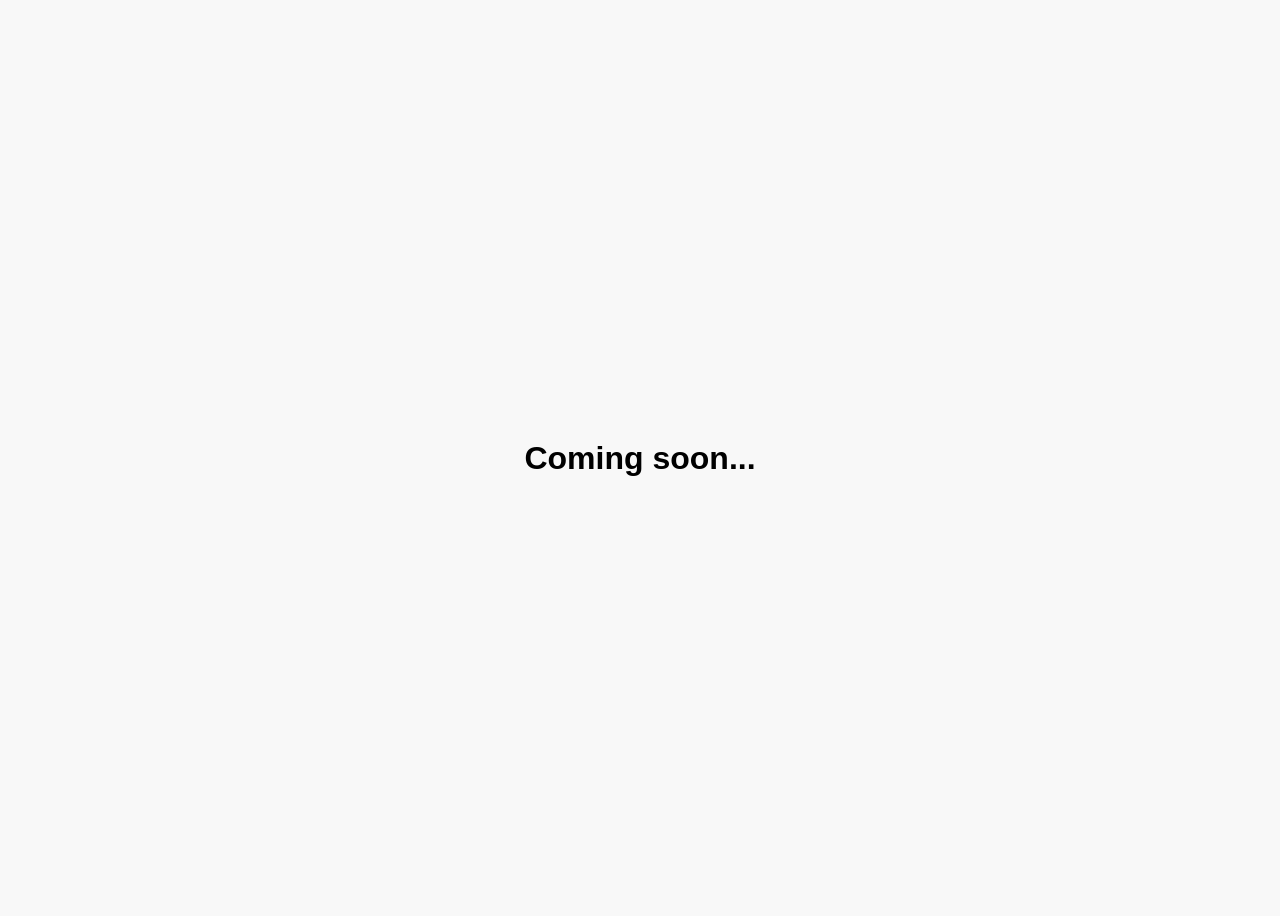
==== index.html @ fc40ddd4 "Add index.html" ====
<!DOCTYPE html>
<html lang="en">
  <head>
    <meta charset="UTF-8" />
    <meta name="viewport" content="width=device-width, initial-scale=1.0" />
    <title>Coming Soon</title>
    <style>
      body {
        display: flex;
        align-items: center;
        justify-content: center;
        height: 100vh;
        font-family: sans-serif;
        background-color: #f8f8f8;
      }
    </style>
  </head>
  <body>
    <h1>Coming soon...</h1>
  </body>
</html>
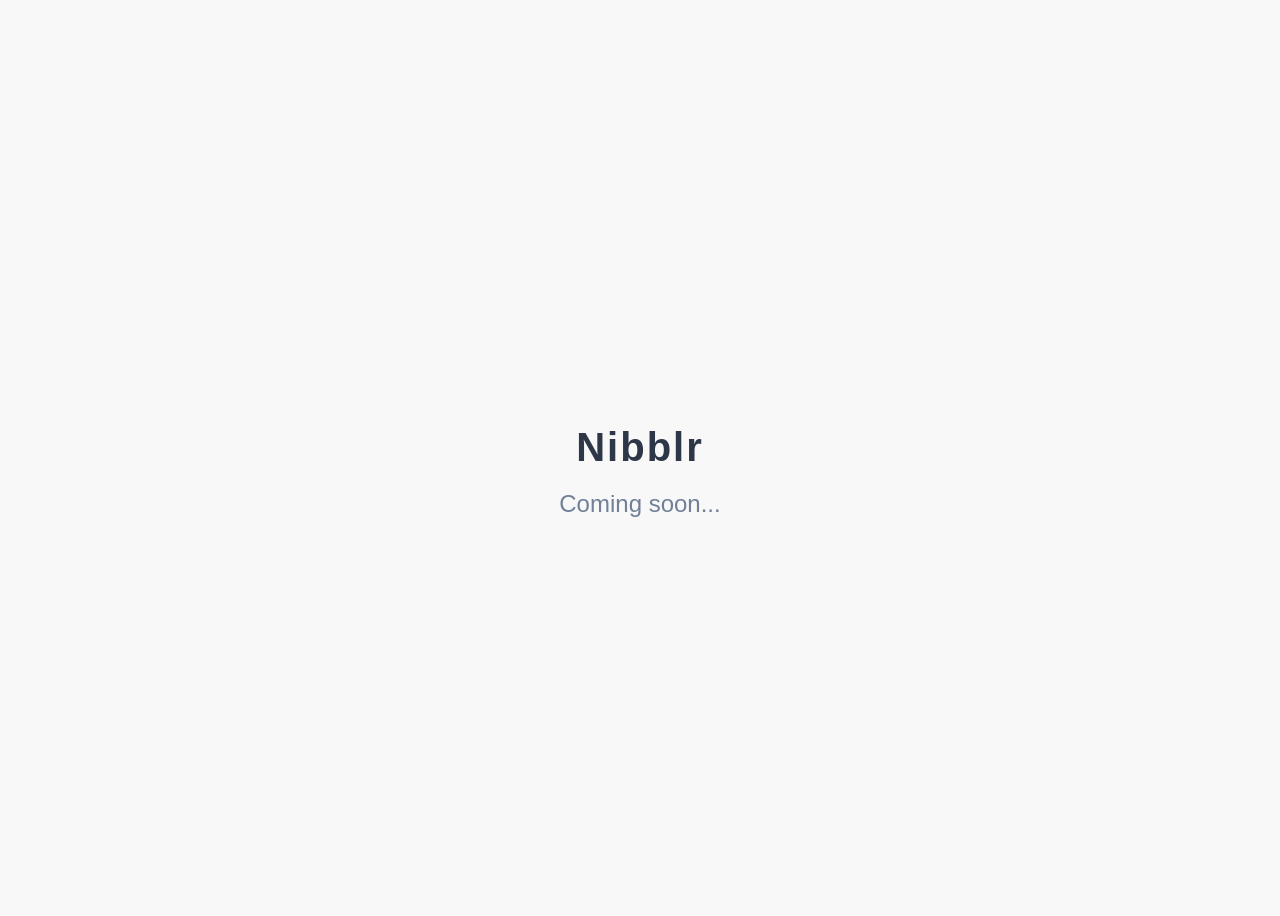
==== commit 6d514540: "Update index.html" ====
--- a/index.html
+++ b/index.html
@@ -3,7 +3,7 @@
   <head>
     <meta charset="UTF-8" />
     <meta name="viewport" content="width=device-width, initial-scale=1.0" />
-    <title>Coming Soon</title>
+    <title>Nibblr</title>
     <style>
       body {
         display: flex;
@@ -16,6 +16,9 @@
     </style>
   </head>
   <body>
-    <h1>Coming soon...</h1>
+    <div style="text-align: center;">
+      <h1 style="font-size: 2.5rem; margin-bottom: 0.5em; color: #2d3748; letter-spacing: 2px;">Nibblr</h1>
+      <h2 style="font-size: 1.5rem; color: #718096; font-weight: 400; margin: 0;">Coming soon...</h2>
+    </div>
   </body>
 </html>
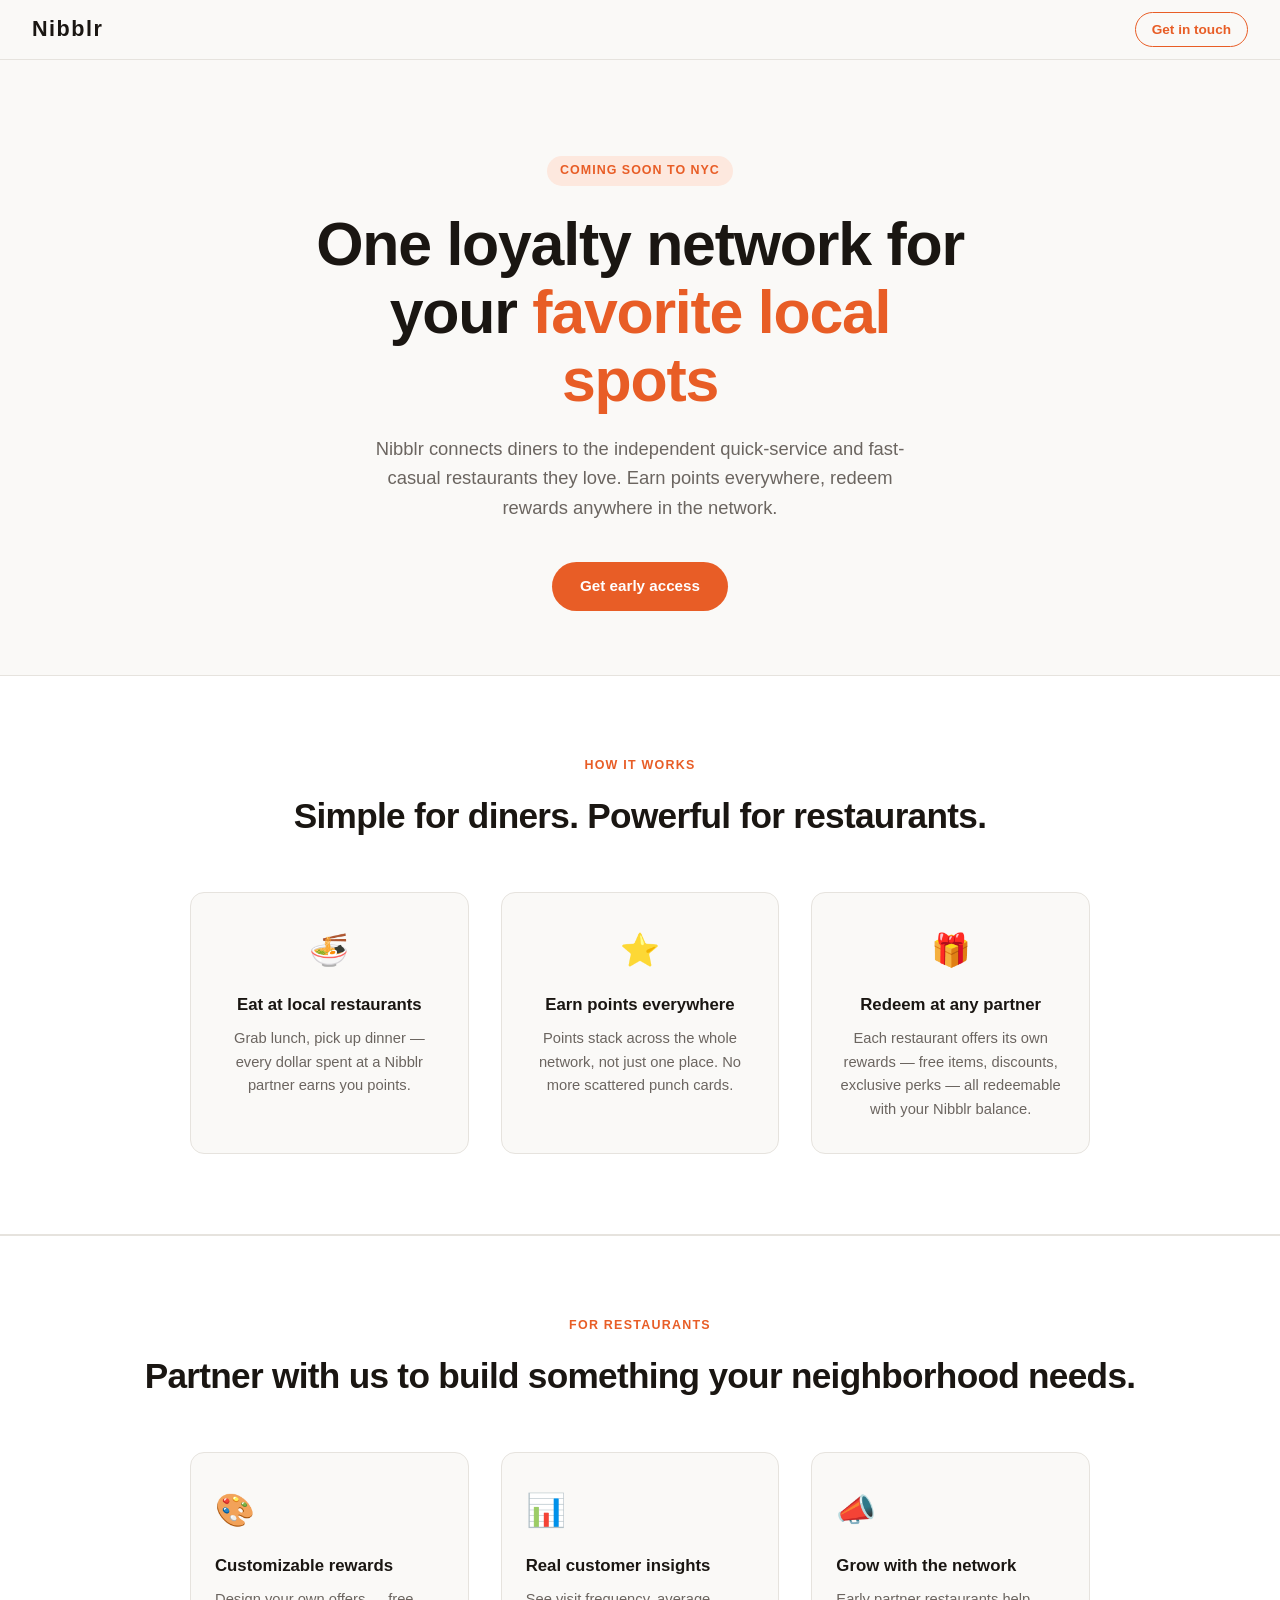
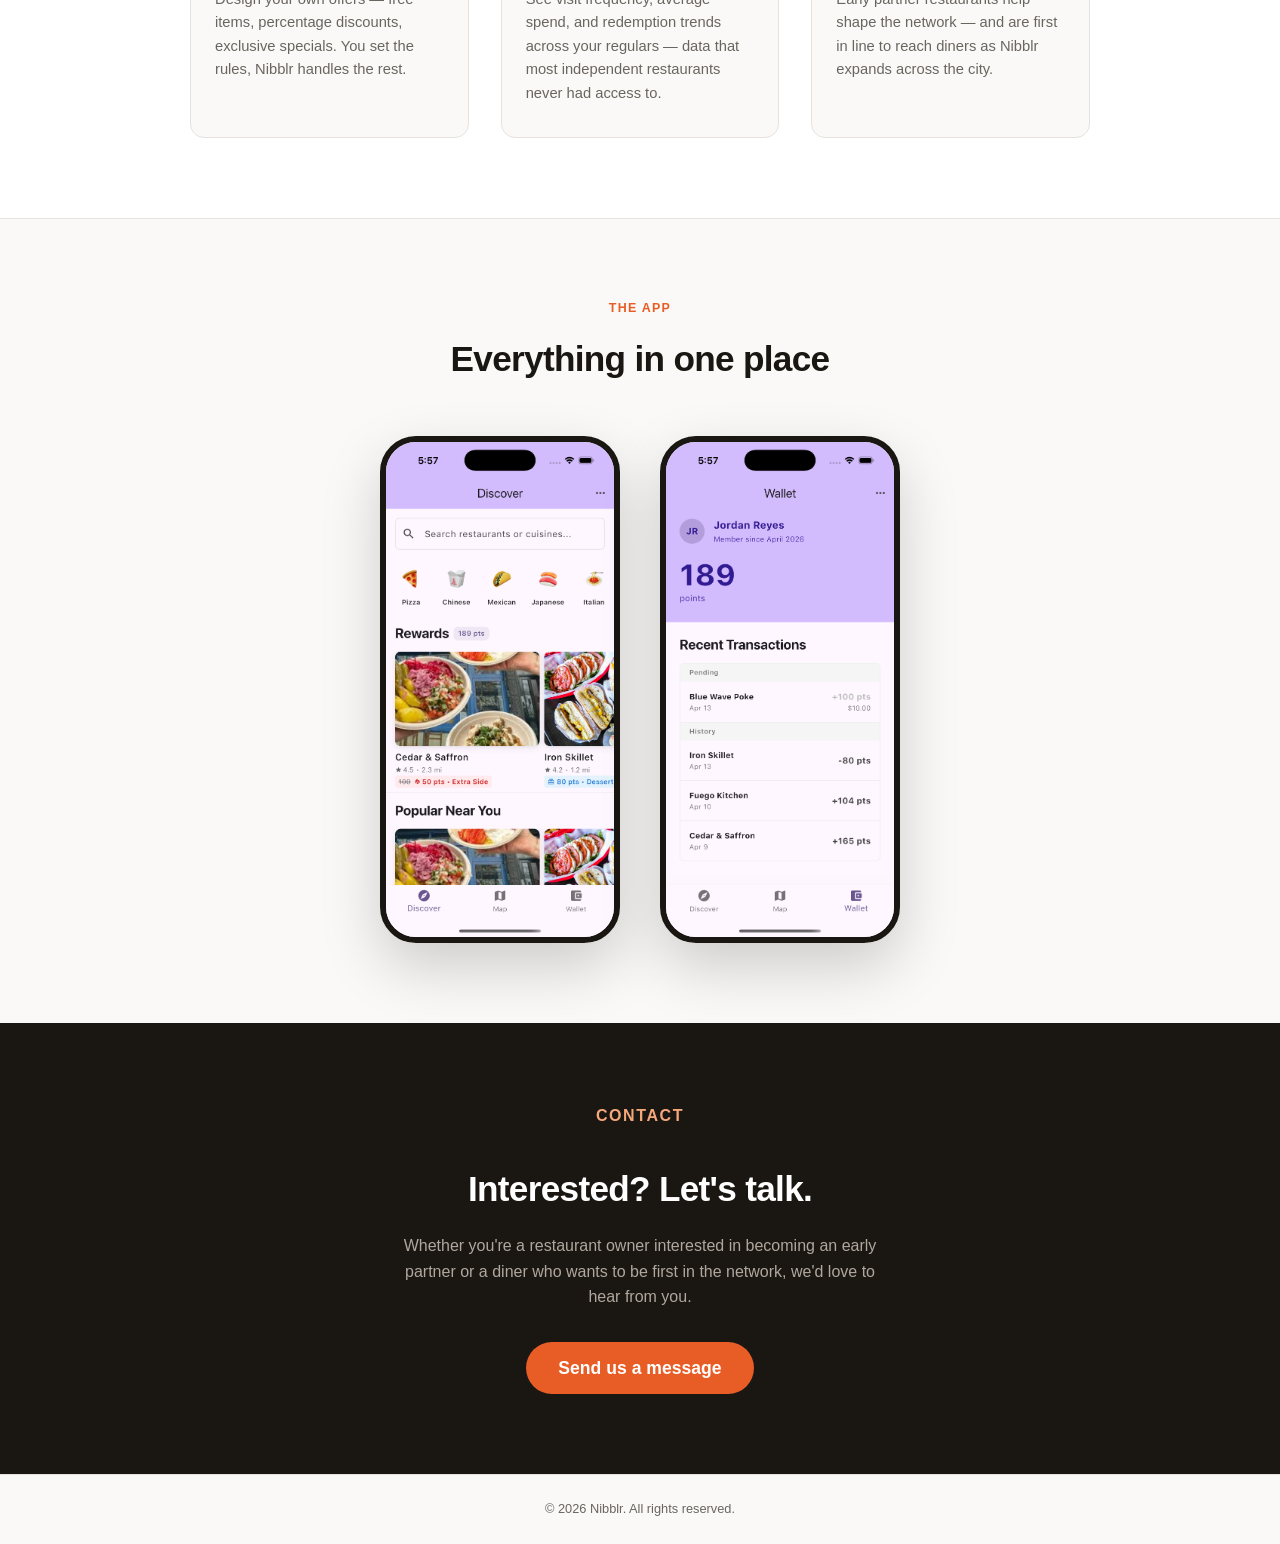
==== commit 867af187: "feat: update nibblr website" ====
--- a/index.html
+++ b/index.html
@@ -3,22 +3,409 @@
   <head>
     <meta charset="UTF-8" />
     <meta name="viewport" content="width=device-width, initial-scale=1.0" />
-    <title>Nibblr</title>
+    <title>Nibblr — Loyalty for Local Restaurants</title>
+    <link rel="icon" type="image/svg+xml" href="data:image/svg+xml,<svg xmlns='http://www.w3.org/2000/svg' viewBox='0 0 32 32'><rect width='32' height='32' rx='8' fill='%23e85d26'/><text x='50%25' y='50%25' dominant-baseline='central' text-anchor='middle' font-family='-apple-system,BlinkMacSystemFont,sans-serif' font-weight='800' font-size='20' fill='white'>N</text></svg>" />
     <style>
+      *, *::before, *::after { box-sizing: border-box; margin: 0; padding: 0; }
+
+      :root {
+        --brand:    #e85d26;
+        --brand-dk: #c44d1c;
+        --bg:       #faf9f7;
+        --text:     #1a1612;
+        --muted:    #6b6560;
+        --border:   #e6e3de;
+        --radius:   14px;
+      }
+
+      html { scroll-behavior: smooth; }
+
       body {
+        font-family: -apple-system, BlinkMacSystemFont, "Segoe UI", Helvetica, Arial, sans-serif;
+        background: var(--bg);
+        color: var(--text);
+        line-height: 1.6;
+      }
+
+      /* ── Nav ─────────────────────────────────────────── */
+      nav {
+        position: sticky;
+        top: 0;
+        z-index: 100;
+        display: flex;
+        align-items: center;
+        justify-content: space-between;
+        padding: 0 2rem;
+        height: 60px;
+        background: rgba(250, 249, 247, 0.92);
+        backdrop-filter: blur(10px);
+        border-bottom: 1px solid var(--border);
+      }
+
+      .nav-logo {
+        font-size: 1.35rem;
+        font-weight: 700;
+        letter-spacing: 1.5px;
+        color: var(--text);
+        text-decoration: none;
+      }
+
+      .nav-cta {
+        font-size: 0.85rem;
+        font-weight: 600;
+        color: var(--brand);
+        text-decoration: none;
+        border: 1.5px solid var(--brand);
+        padding: 0.35rem 1rem;
+        border-radius: 100px;
+        transition: background 0.15s, color 0.15s;
+      }
+      .nav-cta:hover { background: var(--brand); color: #fff; }
+
+      /* ── Hero ─────────────────────────────────────────── */
+      .hero {
+        max-width: 720px;
+        margin: 0 auto;
+        padding: 6rem 2rem 4rem;
+        text-align: center;
+      }
+
+      .hero-badge {
+        display: inline-block;
+        font-size: 0.78rem;
+        font-weight: 600;
+        letter-spacing: 0.08em;
+        text-transform: uppercase;
+        color: var(--brand);
+        background: #fde8de;
+        padding: 0.3rem 0.85rem;
+        border-radius: 100px;
+        margin-bottom: 1.5rem;
+      }
+
+      .hero h1 {
+        font-size: clamp(2.4rem, 6vw, 3.8rem);
+        font-weight: 800;
+        line-height: 1.12;
+        letter-spacing: -0.02em;
+        margin-bottom: 1.25rem;
+        color: var(--text);
+      }
+
+      .hero h1 span { color: var(--brand); }
+
+      .hero p {
+        font-size: 1.15rem;
+        color: var(--muted);
+        max-width: 560px;
+        margin: 0 auto 2.5rem;
+      }
+
+      .hero-actions {
+        display: flex;
+        flex-wrap: wrap;
+        gap: 0.75rem;
+        justify-content: center;
+      }
+
+      .btn-primary {
+        display: inline-block;
+        background: var(--brand);
+        color: #fff;
+        font-size: 0.95rem;
+        font-weight: 600;
+        padding: 0.75rem 1.75rem;
+        border-radius: 100px;
+        text-decoration: none;
+        transition: background 0.15s, transform 0.1s;
+      }
+      .btn-primary:hover { background: var(--brand-dk); transform: translateY(-1px); }
+
+      /* ── How it works ─────────────────────────────────── */
+      .how {
+        background: #fff;
+        border-top: 1px solid var(--border);
+        border-bottom: 1px solid var(--border);
+        padding: 5rem 2rem;
+      }
+
+      .section-label {
+        text-align: center;
+        font-size: 0.78rem;
+        font-weight: 600;
+        letter-spacing: 0.1em;
+        text-transform: uppercase;
+        color: var(--brand);
+        margin-bottom: 0.75rem;
+      }
+
+      .section-title {
+        text-align: center;
+        font-size: clamp(1.6rem, 4vw, 2.2rem);
+        font-weight: 700;
+        letter-spacing: -0.02em;
+        margin-bottom: 3rem;
+      }
+
+      .steps {
+        display: grid;
+        grid-template-columns: repeat(auto-fit, minmax(220px, 1fr));
+        gap: 2rem;
+        max-width: 900px;
+        margin: 0 auto;
+      }
+
+      .step {
+        text-align: center;
+        padding: 2rem 1.5rem;
+        background: var(--bg);
+        border: 1px solid var(--border);
+        border-radius: var(--radius);
+      }
+
+      .step-icon {
+        font-size: 2rem;
+        margin-bottom: 1rem;
+      }
+
+      .step h3 {
+        font-size: 1.05rem;
+        font-weight: 700;
+        margin-bottom: 0.5rem;
+      }
+
+      .step p {
+        font-size: 0.92rem;
+        color: var(--muted);
+      }
+
+      /* ── For restaurants ────────────────────────────── */
+      .restaurants {
+        background: #fff;
+        border-top: 1px solid var(--border);
+        border-bottom: 1px solid var(--border);
+        padding: 5rem 2rem;
+      }
+
+      .perks {
+        display: grid;
+        grid-template-columns: repeat(auto-fit, minmax(220px, 1fr));
+        gap: 2rem;
+        max-width: 900px;
+        margin: 0 auto;
+      }
+
+      .perk {
+        padding: 2rem 1.5rem;
+        background: var(--bg);
+        border: 1px solid var(--border);
+        border-radius: var(--radius);
+      }
+
+      .perk-icon {
+        font-size: 2rem;
+        margin-bottom: 1rem;
+      }
+
+      .perk h3 {
+        font-size: 1.05rem;
+        font-weight: 700;
+        margin-bottom: 0.5rem;
+      }
+
+      .perk p {
+        font-size: 0.92rem;
+        color: var(--muted);
+      }
+
+      /* ── Screenshots ─────────────────────────────────── */
+      .screenshots {
+        padding: 5rem 2rem;
+        text-align: center;
+      }
+
+      .screenshot-grid {
+        display: flex;
+        flex-wrap: wrap;
+        justify-content: center;
+        gap: 2.5rem;
+        margin-top: 3rem;
+      }
+
+      .phone-frame {
+        width: 240px;
+        flex-shrink: 0;
+      }
+
+      .phone-frame img {
+        width: 100%;
+        border-radius: 36px;
+        border: 6px solid #1a1612;
+        box-shadow: 0 24px 60px rgba(0,0,0,0.18);
+        display: block;
+      }
+
+      .phone-placeholder {
+        width: 240px;
+        aspect-ratio: 9 / 19.5;
+        border-radius: 36px;
+        border: 2px dashed var(--border);
+        background: #f0ede8;
         display: flex;
         align-items: center;
         justify-content: center;
-        height: 100vh;
-        font-family: sans-serif;
-        background-color: #f8f8f8;
+        color: var(--muted);
+        font-size: 0.82rem;
+        text-align: center;
+        padding: 1rem;
+        line-height: 1.5;
+      }
+
+      /* ── Contact ─────────────────────────────────────── */
+      .contact {
+        background: var(--text);
+        color: #fff;
+        padding: 5rem 2rem;
+        text-align: center;
+      }
+
+      .contact .section-label { color: #f4a87a; }
+
+      .contact h2 {
+        font-size: clamp(1.6rem, 4vw, 2.2rem);
+        font-weight: 700;
+        letter-spacing: -0.02em;
+        margin-bottom: 1rem;
+      }
+
+      .contact p {
+        font-size: 1rem;
+        color: #b0a89e;
+        max-width: 480px;
+        margin: 0 auto 2rem;
+      }
+
+      .contact a.email-link {
+        display: inline-block;
+        font-size: 1.1rem;
+        font-weight: 600;
+        color: #fff;
+        background: var(--brand);
+        padding: 0.75rem 2rem;
+        border-radius: 100px;
+        text-decoration: none;
+        transition: background 0.15s, transform 0.1s;
+      }
+      .contact a.email-link:hover { background: var(--brand-dk); transform: translateY(-1px); }
+
+      /* ── Footer ──────────────────────────────────────── */
+      footer {
+        text-align: center;
+        padding: 1.5rem 2rem;
+        font-size: 0.8rem;
+        color: var(--muted);
+        border-top: 1px solid var(--border);
+      }
+
+      @media (max-width: 500px) {
+        .hero { padding: 4rem 1.25rem 3rem; }
+        .how, .screenshots, .contact { padding: 3.5rem 1.25rem; }
       }
     </style>
   </head>
   <body>
-    <div style="text-align: center;">
-      <h1 style="font-size: 2.5rem; margin-bottom: 0.5em; color: #2d3748; letter-spacing: 2px;">Nibblr</h1>
-      <h2 style="font-size: 1.5rem; color: #718096; font-weight: 400; margin: 0;">Coming soon...</h2>
-    </div>
+
+    <!-- Nav -->
+    <nav>
+      <a class="nav-logo" href="#">Nibblr</a>
+      <a class="nav-cta" href="#contact">Get in touch</a>
+    </nav>
+
+    <!-- Hero -->
+    <section class="hero">
+      <div class="hero-badge">Coming soon to NYC</div>
+      <h1>One loyalty network for your <span>favorite local spots</span></h1>
+      <p>
+        Nibblr connects diners to the independent quick-service and fast-casual
+        restaurants they love. Earn points everywhere, redeem rewards anywhere
+        in the network.
+      </p>
+      <div class="hero-actions">
+        <a href="#contact" class="btn-primary">Get early access</a>
+      </div>
+    </section>
+
+    <!-- How it works -->
+    <section class="how">
+      <p class="section-label">How it works</p>
+      <h2 class="section-title">Simple for diners. Powerful for restaurants.</h2>
+      <div class="steps">
+        <div class="step">
+          <div class="step-icon">🍜</div>
+          <h3>Eat at local restaurants</h3>
+          <p>Grab lunch, pick up dinner — every dollar spent at a Nibblr partner earns you points.</p>
+        </div>
+        <div class="step">
+          <div class="step-icon">⭐</div>
+          <h3>Earn points everywhere</h3>
+          <p>Points stack across the whole network, not just one place. No more scattered punch cards.</p>
+        </div>
+        <div class="step">
+          <div class="step-icon">🎁</div>
+          <h3>Redeem at any partner</h3>
+          <p>Each restaurant offers its own rewards — free items, discounts, exclusive perks — all redeemable with your Nibblr balance.</p>
+        </div>
+      </div>
+    </section>
+
+    <!-- For restaurants -->
+    <section class="restaurants">
+      <p class="section-label">For restaurants</p>
+      <h2 class="section-title">Partner with us to build something your neighborhood needs.</h2>
+      <div class="perks">
+        <div class="perk">
+          <div class="perk-icon">🎨</div>
+          <h3>Customizable rewards</h3>
+          <p>Design your own offers — free items, percentage discounts, exclusive specials. You set the rules, Nibblr handles the rest.</p>
+        </div>
+        <div class="perk">
+          <div class="perk-icon">📊</div>
+          <h3>Real customer insights</h3>
+          <p>See visit frequency, average spend, and redemption trends across your regulars — data that most independent restaurants never had access to.</p>
+        </div>
+        <div class="perk">
+          <div class="perk-icon">📣</div>
+          <h3>Grow with the network</h3>
+          <p>Early partner restaurants help shape the network — and are first in line to reach diners as Nibblr expands across the city.</p>
+        </div>
+      </div>
+    </section>
+
+    <!-- Screenshots -->
+    <section class="screenshots" id="app">
+      <p class="section-label">The app</p>
+      <h2 class="section-title">Everything in one place</h2>
+      <div class="screenshot-grid">
+        <div class="phone-frame">
+          <img src="screenshot1.png" alt="Nibblr app — earn points" onerror="this.parentElement.innerHTML='<div class=\'phone-placeholder\'>Screenshot coming soon</div>'" />
+        </div>
+        <div class="phone-frame">
+          <img src="screenshot2.png" alt="Nibblr app — redeem rewards" onerror="this.parentElement.innerHTML='<div class=\'phone-placeholder\'>Screenshot coming soon</div>'" />
+        </div>
+      </div>
+    </section>
+
+    <!-- Contact -->
+    <section class="contact" id="contact">
+      <p class="section-label">Contact</p>
+      <h2>Interested? Let's talk.</h2>
+      <p>Whether you're a restaurant owner interested in becoming an early partner or a diner who wants to be first in the network, we'd love to hear from you.</p>
+      <a class="email-link" href="mailto:zak@nibblr.us.com">Send us a message</a>
+    </section>
+
+    <footer>
+      &copy; 2026 Nibblr. All rights reserved.
+    </footer>
+
   </body>
 </html>
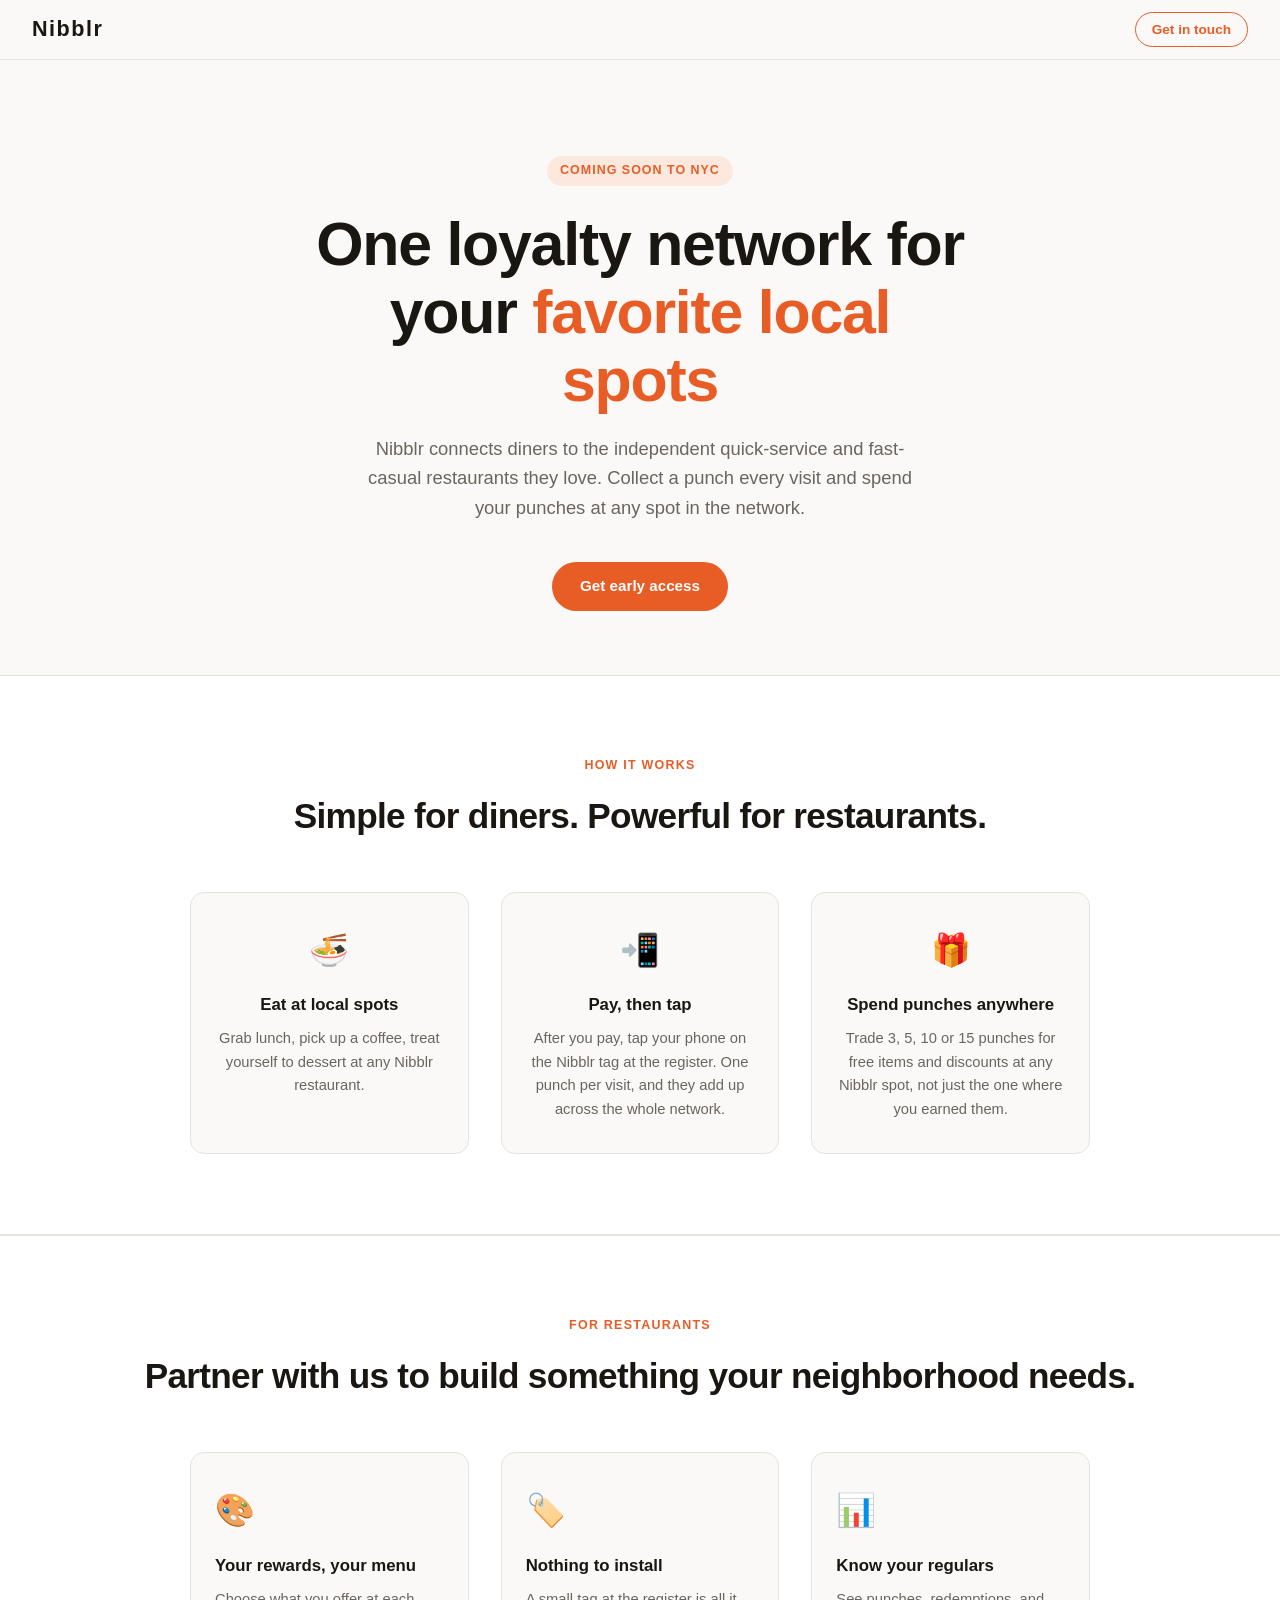
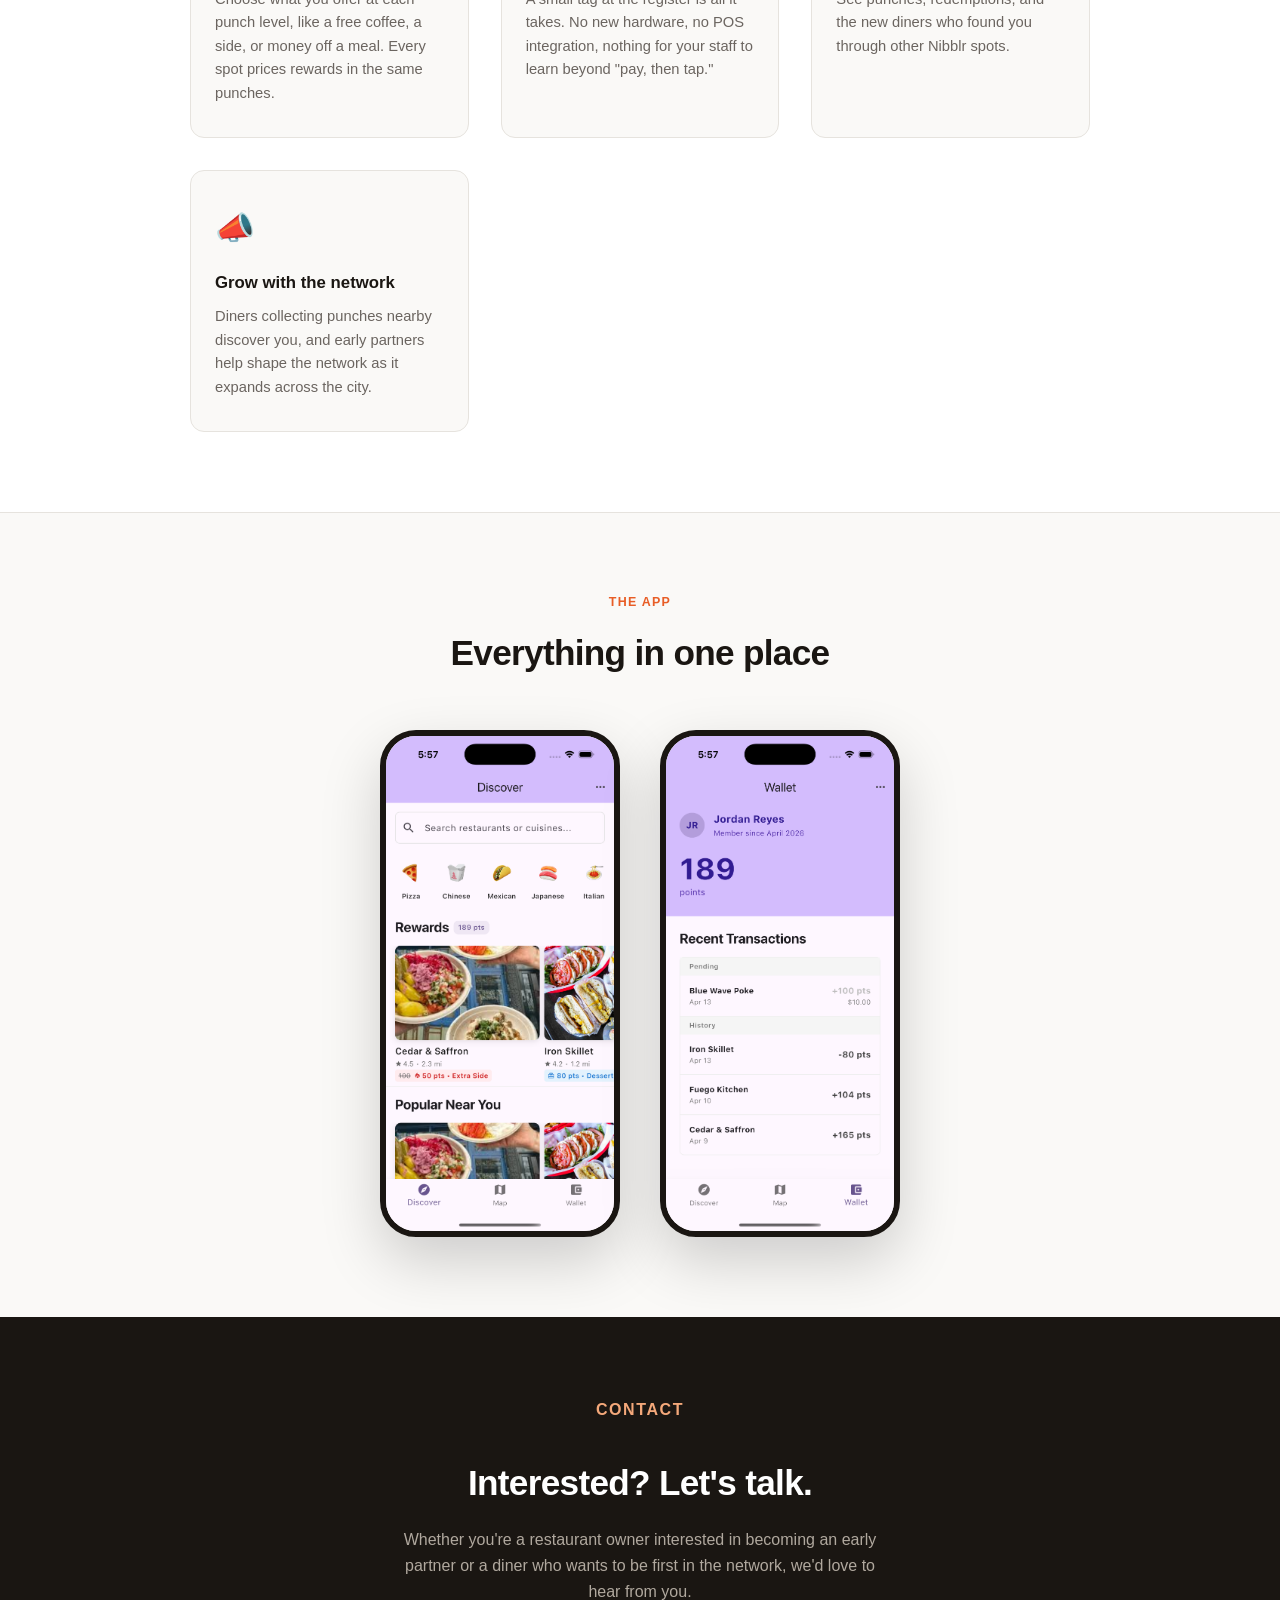
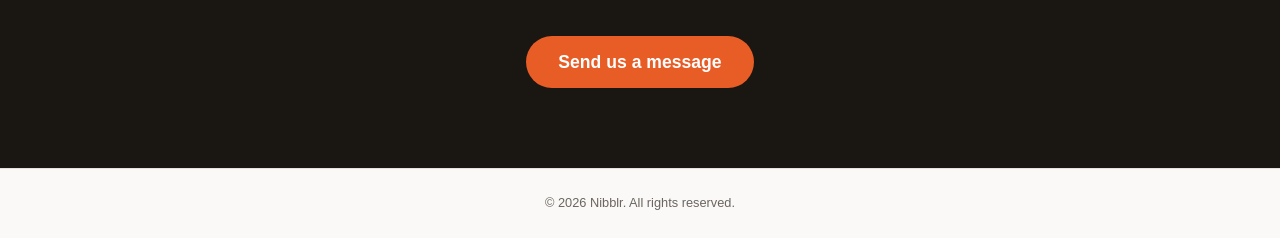
==== commit 8e28bd6d: "Move site to joinnibblr.com and update for punch card - Point custom domain at joinnibblr.com - Add " ====
--- a/index.html
+++ b/index.html
@@ -327,8 +327,8 @@
       <h1>One loyalty network for your <span>favorite local spots</span></h1>
       <p>
         Nibblr connects diners to the independent quick-service and fast-casual
-        restaurants they love. Earn points everywhere, redeem rewards anywhere
-        in the network.
+        restaurants they love. Collect a punch every visit and spend your
+        punches at any spot in the network.
       </p>
       <div class="hero-actions">
         <a href="#contact" class="btn-primary">Get early access</a>
@@ -342,18 +342,18 @@
       <div class="steps">
         <div class="step">
           <div class="step-icon">🍜</div>
-          <h3>Eat at local restaurants</h3>
-          <p>Grab lunch, pick up dinner — every dollar spent at a Nibblr partner earns you points.</p>
+          <h3>Eat at local spots</h3>
+          <p>Grab lunch, pick up a coffee, treat yourself to dessert at any Nibblr restaurant.</p>
         </div>
         <div class="step">
-          <div class="step-icon">⭐</div>
-          <h3>Earn points everywhere</h3>
-          <p>Points stack across the whole network, not just one place. No more scattered punch cards.</p>
+          <div class="step-icon">📲</div>
+          <h3>Pay, then tap</h3>
+          <p>After you pay, tap your phone on the Nibblr tag at the register. One punch per visit, and they add up across the whole network.</p>
         </div>
         <div class="step">
           <div class="step-icon">🎁</div>
-          <h3>Redeem at any partner</h3>
-          <p>Each restaurant offers its own rewards — free items, discounts, exclusive perks — all redeemable with your Nibblr balance.</p>
+          <h3>Spend punches anywhere</h3>
+          <p>Trade 3, 5, 10 or 15 punches for free items and discounts at any Nibblr spot, not just the one where you earned them.</p>
         </div>
       </div>
     </section>
@@ -365,18 +365,23 @@
       <div class="perks">
         <div class="perk">
           <div class="perk-icon">🎨</div>
-          <h3>Customizable rewards</h3>
-          <p>Design your own offers — free items, percentage discounts, exclusive specials. You set the rules, Nibblr handles the rest.</p>
+          <h3>Your rewards, your menu</h3>
+          <p>Choose what you offer at each punch level, like a free coffee, a side, or money off a meal. Every spot prices rewards in the same punches.</p>
+        </div>
+        <div class="perk">
+          <div class="perk-icon">🏷️</div>
+          <h3>Nothing to install</h3>
+          <p>A small tag at the register is all it takes. No new hardware, no POS integration, nothing for your staff to learn beyond "pay, then tap."</p>
         </div>
         <div class="perk">
           <div class="perk-icon">📊</div>
-          <h3>Real customer insights</h3>
-          <p>See visit frequency, average spend, and redemption trends across your regulars — data that most independent restaurants never had access to.</p>
+          <h3>Know your regulars</h3>
+          <p>See punches, redemptions, and the new diners who found you through other Nibblr spots.</p>
         </div>
         <div class="perk">
           <div class="perk-icon">📣</div>
           <h3>Grow with the network</h3>
-          <p>Early partner restaurants help shape the network — and are first in line to reach diners as Nibblr expands across the city.</p>
+          <p>Diners collecting punches nearby discover you, and early partners help shape the network as it expands across the city.</p>
         </div>
       </div>
     </section>
@@ -387,7 +392,7 @@
       <h2 class="section-title">Everything in one place</h2>
       <div class="screenshot-grid">
         <div class="phone-frame">
-          <img src="screenshot1.png" alt="Nibblr app — earn points" onerror="this.parentElement.innerHTML='<div class=\'phone-placeholder\'>Screenshot coming soon</div>'" />
+          <img src="screenshot1.png" alt="Nibblr app — collect punches" onerror="this.parentElement.innerHTML='<div class=\'phone-placeholder\'>Screenshot coming soon</div>'" />
         </div>
         <div class="phone-frame">
           <img src="screenshot2.png" alt="Nibblr app — redeem rewards" onerror="this.parentElement.innerHTML='<div class=\'phone-placeholder\'>Screenshot coming soon</div>'" />
@@ -400,7 +405,7 @@
       <p class="section-label">Contact</p>
       <h2>Interested? Let's talk.</h2>
       <p>Whether you're a restaurant owner interested in becoming an early partner or a diner who wants to be first in the network, we'd love to hear from you.</p>
-      <a class="email-link" href="mailto:zak@nibblr.us.com">Send us a message</a>
+      <a class="email-link" href="mailto:hello@joinnibblr.com">Send us a message</a>
     </section>
 
     <footer>
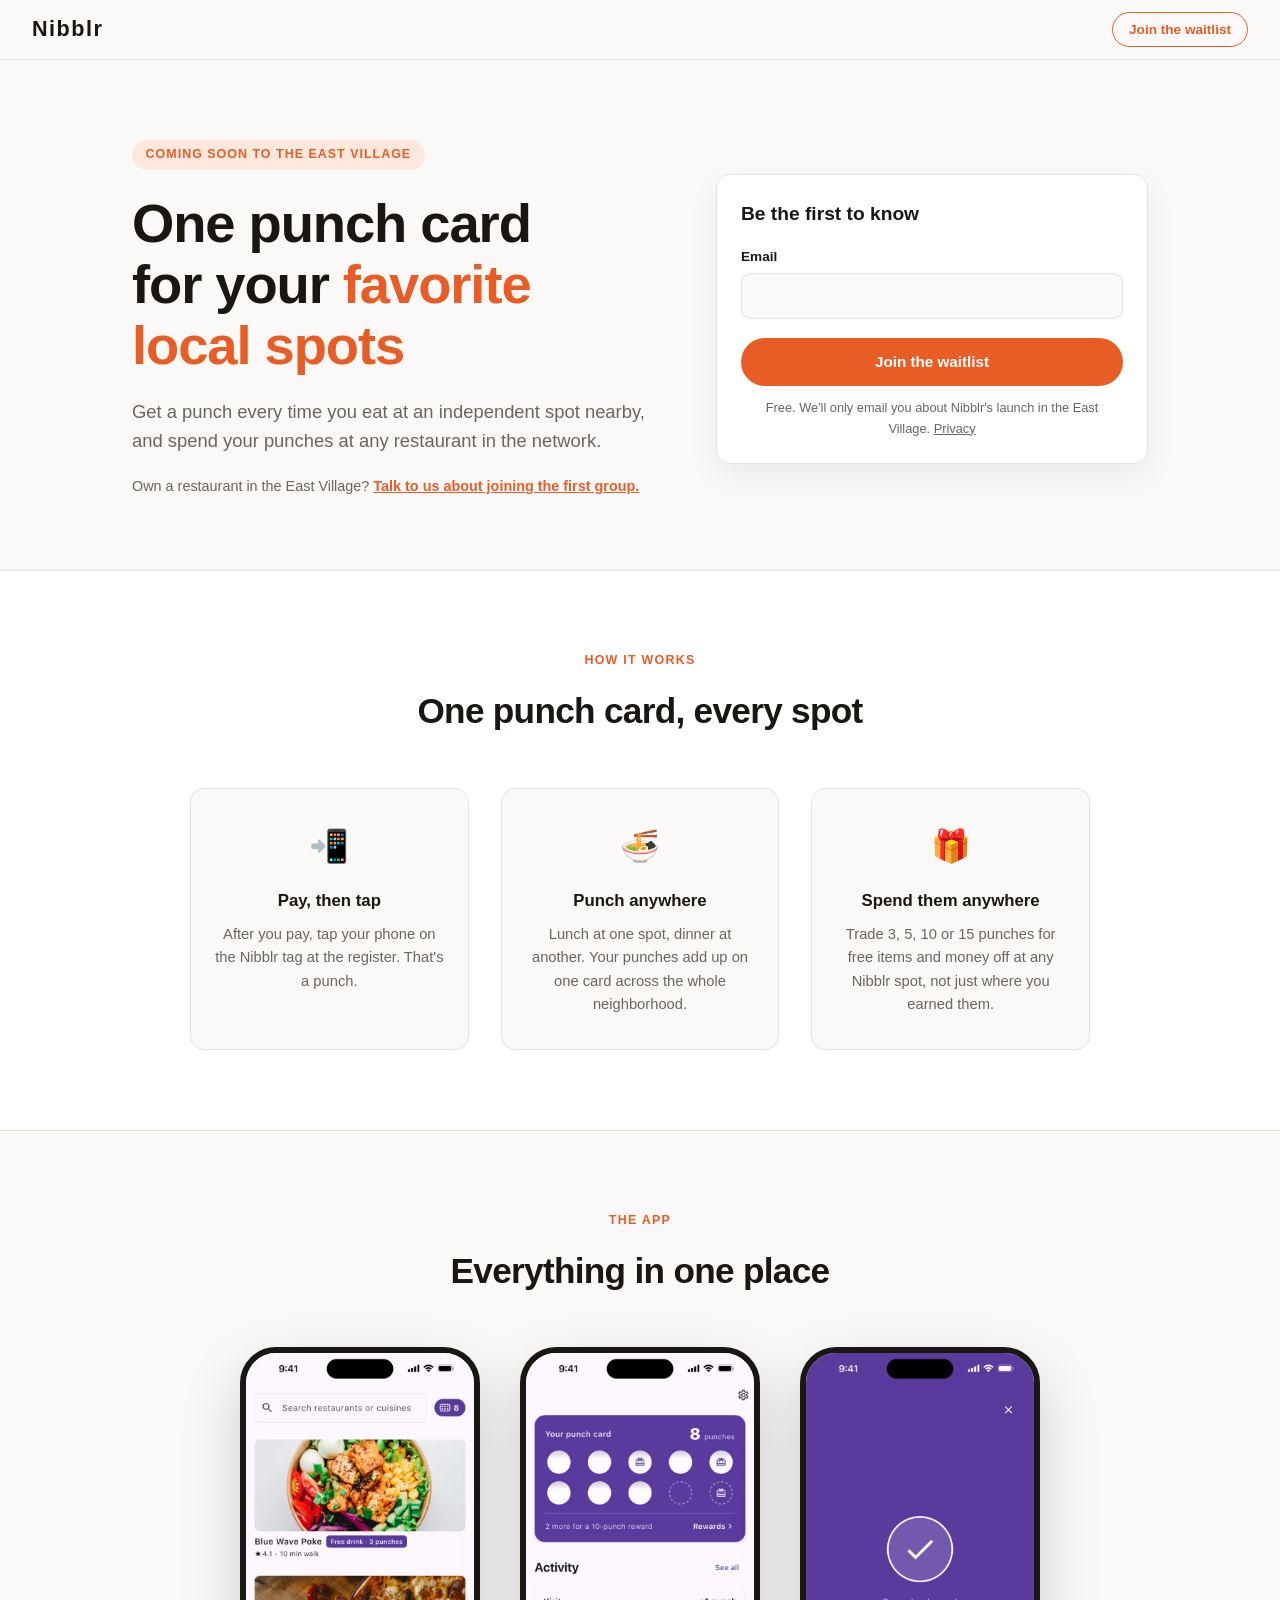
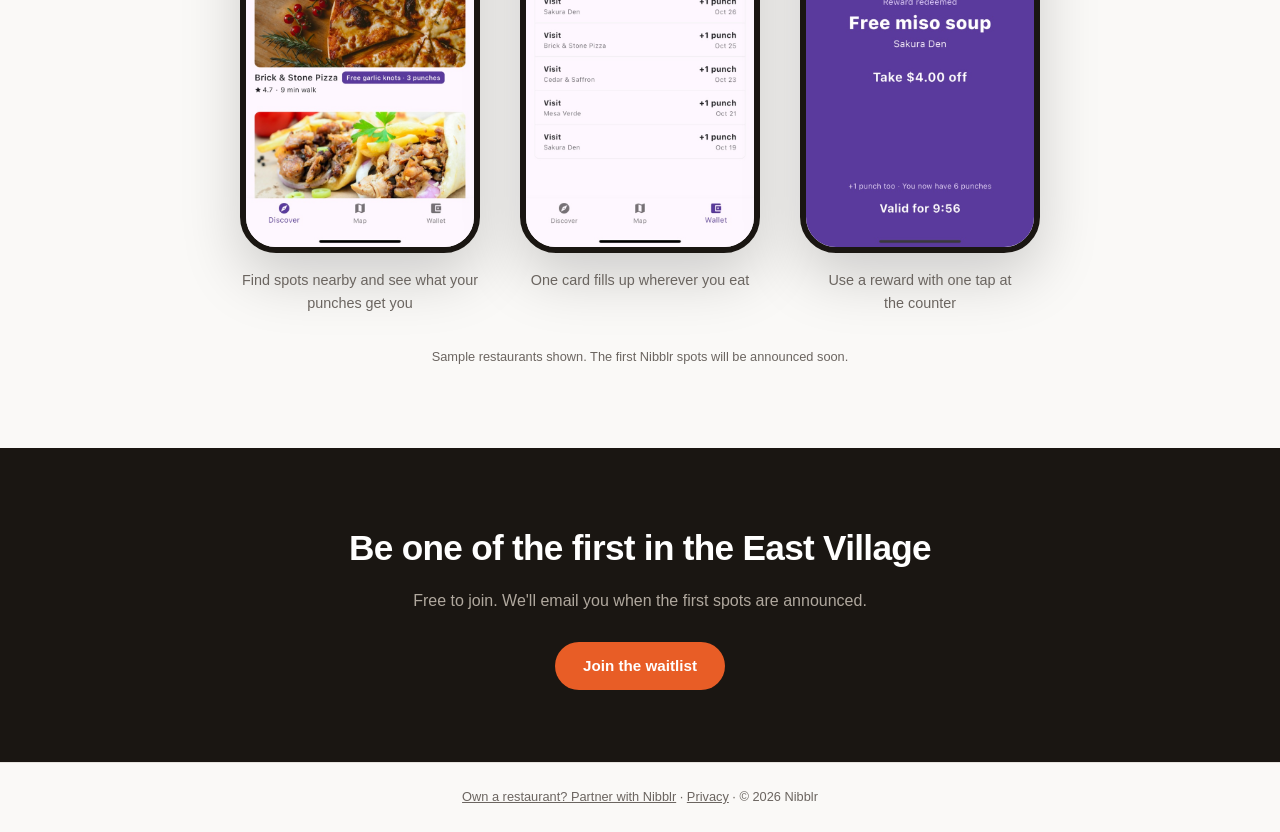
==== commit 911e0677: "Add the diner waitlist and a restaurants page The home page is now for diners: a waitlist form in th" ====
--- a/index.html
+++ b/index.html
@@ -3,414 +3,263 @@
   <head>
     <meta charset="UTF-8" />
     <meta name="viewport" content="width=device-width, initial-scale=1.0" />
-    <title>Nibblr — Loyalty for Local Restaurants</title>
+    <title>Nibblr — One punch card for your favorite local spots</title>
     <link rel="icon" type="image/svg+xml" href="data:image/svg+xml,<svg xmlns='http://www.w3.org/2000/svg' viewBox='0 0 32 32'><rect width='32' height='32' rx='8' fill='%23e85d26'/><text x='50%25' y='50%25' dominant-baseline='central' text-anchor='middle' font-family='-apple-system,BlinkMacSystemFont,sans-serif' font-weight='800' font-size='20' fill='white'>N</text></svg>" />
-    <style>
-      *, *::before, *::after { box-sizing: border-box; margin: 0; padding: 0; }
-
-      :root {
-        --brand:    #e85d26;
-        --brand-dk: #c44d1c;
-        --bg:       #faf9f7;
-        --text:     #1a1612;
-        --muted:    #6b6560;
-        --border:   #e6e3de;
-        --radius:   14px;
-      }
-
-      html { scroll-behavior: smooth; }
-
-      body {
-        font-family: -apple-system, BlinkMacSystemFont, "Segoe UI", Helvetica, Arial, sans-serif;
-        background: var(--bg);
-        color: var(--text);
-        line-height: 1.6;
-      }
-
-      /* ── Nav ─────────────────────────────────────────── */
-      nav {
-        position: sticky;
-        top: 0;
-        z-index: 100;
-        display: flex;
-        align-items: center;
-        justify-content: space-between;
-        padding: 0 2rem;
-        height: 60px;
-        background: rgba(250, 249, 247, 0.92);
-        backdrop-filter: blur(10px);
-        border-bottom: 1px solid var(--border);
-      }
-
-      .nav-logo {
-        font-size: 1.35rem;
-        font-weight: 700;
-        letter-spacing: 1.5px;
-        color: var(--text);
-        text-decoration: none;
-      }
-
-      .nav-cta {
-        font-size: 0.85rem;
-        font-weight: 600;
-        color: var(--brand);
-        text-decoration: none;
-        border: 1.5px solid var(--brand);
-        padding: 0.35rem 1rem;
-        border-radius: 100px;
-        transition: background 0.15s, color 0.15s;
-      }
-      .nav-cta:hover { background: var(--brand); color: #fff; }
-
-      /* ── Hero ─────────────────────────────────────────── */
-      .hero {
-        max-width: 720px;
-        margin: 0 auto;
-        padding: 6rem 2rem 4rem;
-        text-align: center;
-      }
-
-      .hero-badge {
-        display: inline-block;
-        font-size: 0.78rem;
-        font-weight: 600;
-        letter-spacing: 0.08em;
-        text-transform: uppercase;
-        color: var(--brand);
-        background: #fde8de;
-        padding: 0.3rem 0.85rem;
-        border-radius: 100px;
-        margin-bottom: 1.5rem;
-      }
-
-      .hero h1 {
-        font-size: clamp(2.4rem, 6vw, 3.8rem);
-        font-weight: 800;
-        line-height: 1.12;
-        letter-spacing: -0.02em;
-        margin-bottom: 1.25rem;
-        color: var(--text);
-      }
-
-      .hero h1 span { color: var(--brand); }
-
-      .hero p {
-        font-size: 1.15rem;
-        color: var(--muted);
-        max-width: 560px;
-        margin: 0 auto 2.5rem;
-      }
-
-      .hero-actions {
-        display: flex;
-        flex-wrap: wrap;
-        gap: 0.75rem;
-        justify-content: center;
-      }
-
-      .btn-primary {
-        display: inline-block;
-        background: var(--brand);
-        color: #fff;
-        font-size: 0.95rem;
-        font-weight: 600;
-        padding: 0.75rem 1.75rem;
-        border-radius: 100px;
-        text-decoration: none;
-        transition: background 0.15s, transform 0.1s;
-      }
-      .btn-primary:hover { background: var(--brand-dk); transform: translateY(-1px); }
-
-      /* ── How it works ─────────────────────────────────── */
-      .how {
-        background: #fff;
-        border-top: 1px solid var(--border);
-        border-bottom: 1px solid var(--border);
-        padding: 5rem 2rem;
-      }
-
-      .section-label {
-        text-align: center;
-        font-size: 0.78rem;
-        font-weight: 600;
-        letter-spacing: 0.1em;
-        text-transform: uppercase;
-        color: var(--brand);
-        margin-bottom: 0.75rem;
-      }
-
-      .section-title {
-        text-align: center;
-        font-size: clamp(1.6rem, 4vw, 2.2rem);
-        font-weight: 700;
-        letter-spacing: -0.02em;
-        margin-bottom: 3rem;
-      }
-
-      .steps {
-        display: grid;
-        grid-template-columns: repeat(auto-fit, minmax(220px, 1fr));
-        gap: 2rem;
-        max-width: 900px;
-        margin: 0 auto;
-      }
-
-      .step {
-        text-align: center;
-        padding: 2rem 1.5rem;
-        background: var(--bg);
-        border: 1px solid var(--border);
-        border-radius: var(--radius);
-      }
-
-      .step-icon {
-        font-size: 2rem;
-        margin-bottom: 1rem;
-      }
-
-      .step h3 {
-        font-size: 1.05rem;
-        font-weight: 700;
-        margin-bottom: 0.5rem;
-      }
-
-      .step p {
-        font-size: 0.92rem;
-        color: var(--muted);
-      }
-
-      /* ── For restaurants ────────────────────────────── */
-      .restaurants {
-        background: #fff;
-        border-top: 1px solid var(--border);
-        border-bottom: 1px solid var(--border);
-        padding: 5rem 2rem;
-      }
-
-      .perks {
-        display: grid;
-        grid-template-columns: repeat(auto-fit, minmax(220px, 1fr));
-        gap: 2rem;
-        max-width: 900px;
-        margin: 0 auto;
-      }
-
-      .perk {
-        padding: 2rem 1.5rem;
-        background: var(--bg);
-        border: 1px solid var(--border);
-        border-radius: var(--radius);
-      }
-
-      .perk-icon {
-        font-size: 2rem;
-        margin-bottom: 1rem;
-      }
-
-      .perk h3 {
-        font-size: 1.05rem;
-        font-weight: 700;
-        margin-bottom: 0.5rem;
-      }
-
-      .perk p {
-        font-size: 0.92rem;
-        color: var(--muted);
-      }
-
-      /* ── Screenshots ─────────────────────────────────── */
-      .screenshots {
-        padding: 5rem 2rem;
-        text-align: center;
-      }
-
-      .screenshot-grid {
-        display: flex;
-        flex-wrap: wrap;
-        justify-content: center;
-        gap: 2.5rem;
-        margin-top: 3rem;
-      }
-
-      .phone-frame {
-        width: 240px;
-        flex-shrink: 0;
-      }
-
-      .phone-frame img {
-        width: 100%;
-        border-radius: 36px;
-        border: 6px solid #1a1612;
-        box-shadow: 0 24px 60px rgba(0,0,0,0.18);
-        display: block;
-      }
-
-      .phone-placeholder {
-        width: 240px;
-        aspect-ratio: 9 / 19.5;
-        border-radius: 36px;
-        border: 2px dashed var(--border);
-        background: #f0ede8;
-        display: flex;
-        align-items: center;
-        justify-content: center;
-        color: var(--muted);
-        font-size: 0.82rem;
-        text-align: center;
-        padding: 1rem;
-        line-height: 1.5;
-      }
-
-      /* ── Contact ─────────────────────────────────────── */
-      .contact {
-        background: var(--text);
-        color: #fff;
-        padding: 5rem 2rem;
-        text-align: center;
-      }
-
-      .contact .section-label { color: #f4a87a; }
-
-      .contact h2 {
-        font-size: clamp(1.6rem, 4vw, 2.2rem);
-        font-weight: 700;
-        letter-spacing: -0.02em;
-        margin-bottom: 1rem;
-      }
-
-      .contact p {
-        font-size: 1rem;
-        color: #b0a89e;
-        max-width: 480px;
-        margin: 0 auto 2rem;
-      }
-
-      .contact a.email-link {
-        display: inline-block;
-        font-size: 1.1rem;
-        font-weight: 600;
-        color: #fff;
-        background: var(--brand);
-        padding: 0.75rem 2rem;
-        border-radius: 100px;
-        text-decoration: none;
-        transition: background 0.15s, transform 0.1s;
-      }
-      .contact a.email-link:hover { background: var(--brand-dk); transform: translateY(-1px); }
-
-      /* ── Footer ──────────────────────────────────────── */
-      footer {
-        text-align: center;
-        padding: 1.5rem 2rem;
-        font-size: 0.8rem;
-        color: var(--muted);
-        border-top: 1px solid var(--border);
-      }
-
-      @media (max-width: 500px) {
-        .hero { padding: 4rem 1.25rem 3rem; }
-        .how, .screenshots, .contact { padding: 3.5rem 1.25rem; }
-      }
-    </style>
+    <meta name="description" content="One punch card for the East Village's independent restaurants. Get a punch every visit and spend your punches at any Nibblr spot. Join the waitlist." />
+    <meta property="og:type" content="website" />
+    <meta property="og:url" content="https://joinnibblr.com/" />
+    <meta property="og:title" content="Nibblr: one punch card for your favorite local spots" />
+    <meta property="og:description" content="Get a punch every visit and spend your punches at any Nibblr spot in the East Village. Join the waitlist." />
+    <meta property="og:image" content="https://joinnibblr.com/share.png" />
+    <meta name="twitter:card" content="summary_large_image" />
+    <link rel="stylesheet" href="site.css" />
   </head>
   <body>
 
     <!-- Nav -->
     <nav>
       <a class="nav-logo" href="#">Nibblr</a>
-      <a class="nav-cta" href="#contact">Get in touch</a>
+      <a class="nav-cta" href="#waitlist">Join the waitlist</a>
     </nav>
 
     <!-- Hero -->
     <section class="hero">
-      <div class="hero-badge">Coming soon to NYC</div>
-      <h1>One loyalty network for your <span>favorite local spots</span></h1>
-      <p>
-        Nibblr connects diners to the independent quick-service and fast-casual
-        restaurants they love. Collect a punch every visit and spend your
-        punches at any spot in the network.
+      <div class="hero-copy">
+        <div class="hero-badge">Coming soon to the East Village</div>
+        <h1>One punch card for your <span>favorite local spots</span></h1>
+        <p>
+          Get a punch every time you eat at an independent spot nearby, and
+          spend your punches at any restaurant in the network.
+        </p>
+      </div>
+
+      <p class="owner-line">
+        Own a restaurant in the East Village? <a href="restaurants.html">Talk to us about joining the first group.</a>
       </p>
-      <div class="hero-actions">
-        <a href="#contact" class="btn-primary">Get early access</a>
+
+      <!-- Waitlist: email only, then one optional question, then a share link.
+           Both steps post to Formspark in the background and share the sign-up's code. -->
+      <div class="waitlist" id="waitlist">
+        <form id="waitlist-form" action="https://submit-form.com/71qjJs8oy" method="POST">
+          <h2 id="waitlist-heading">Be the first to know</h2>
+          <div class="field">
+            <label for="wl-email">Email</label>
+            <input id="wl-email" type="email" name="email" autocomplete="email" required />
+          </div>
+          <!-- Spam honeypot: hidden from people, filled in by bots -->
+          <input type="checkbox" name="_honeypot" style="display:none" tabindex="-1" autocomplete="off" />
+          <button class="btn-primary" type="submit">Join the waitlist</button>
+          <p class="form-error" role="alert" hidden></p>
+          <p class="fine-print">
+            Free. We'll only email you about Nibblr's launch in the East Village.
+            <a href="privacy.html">Privacy</a>
+          </p>
+        </form>
+
+        <form id="spots-form" action="https://submit-form.com/71qjJs8oy" method="POST" hidden>
+          <div class="check" aria-hidden="true">✓</div>
+          <h2>You're in.</h2>
+          <p class="step-lead">One quick question to help us pick the first spots:</p>
+          <div class="field">
+            <label for="wl-spots">Which East Village spots do you already go to?</label>
+            <input id="wl-spots" type="text" name="spots" placeholder="Name 2 or 3" maxlength="300" required />
+          </div>
+          <button class="btn-primary" type="submit">Send</button>
+          <p class="form-error" role="alert" hidden></p>
+          <p class="fine-print"><button class="link-button" type="button" id="spots-skip">Skip</button></p>
+        </form>
+
+        <div class="joined" id="waitlist-joined" hidden>
+          <div class="check" aria-hidden="true">✓</div>
+          <h2>You're all set</h2>
+          <p>We'll email you when the first spots are announced.</p>
+          <p>Invite friends who eat around here:</p>
+          <div class="share-link">
+            <input id="share-url" type="text" readonly aria-label="Your share link" />
+            <button class="btn-primary" type="button" id="share-button">Copy</button>
+          </div>
+        </div>
       </div>
     </section>
 
     <!-- How it works -->
     <section class="how">
       <p class="section-label">How it works</p>
-      <h2 class="section-title">Simple for diners. Powerful for restaurants.</h2>
+      <h2 class="section-title">One punch card, every spot</h2>
       <div class="steps">
-        <div class="step">
-          <div class="step-icon">🍜</div>
-          <h3>Eat at local spots</h3>
-          <p>Grab lunch, pick up a coffee, treat yourself to dessert at any Nibblr restaurant.</p>
-        </div>
         <div class="step">
           <div class="step-icon">📲</div>
           <h3>Pay, then tap</h3>
-          <p>After you pay, tap your phone on the Nibblr tag at the register. One punch per visit, and they add up across the whole network.</p>
+          <p>After you pay, tap your phone on the Nibblr tag at the register. That's a punch.</p>
+        </div>
+        <div class="step">
+          <div class="step-icon">🍜</div>
+          <h3>Punch anywhere</h3>
+          <p>Lunch at one spot, dinner at another. Your punches add up on one card across the whole neighborhood.</p>
         </div>
         <div class="step">
           <div class="step-icon">🎁</div>
-          <h3>Spend punches anywhere</h3>
-          <p>Trade 3, 5, 10 or 15 punches for free items and discounts at any Nibblr spot, not just the one where you earned them.</p>
-        </div>
-      </div>
-    </section>
-
-    <!-- For restaurants -->
-    <section class="restaurants">
-      <p class="section-label">For restaurants</p>
-      <h2 class="section-title">Partner with us to build something your neighborhood needs.</h2>
-      <div class="perks">
-        <div class="perk">
-          <div class="perk-icon">🎨</div>
-          <h3>Your rewards, your menu</h3>
-          <p>Choose what you offer at each punch level, like a free coffee, a side, or money off a meal. Every spot prices rewards in the same punches.</p>
-        </div>
-        <div class="perk">
-          <div class="perk-icon">🏷️</div>
-          <h3>Nothing to install</h3>
-          <p>A small tag at the register is all it takes. No new hardware, no POS integration, nothing for your staff to learn beyond "pay, then tap."</p>
-        </div>
-        <div class="perk">
-          <div class="perk-icon">📊</div>
-          <h3>Know your regulars</h3>
-          <p>See punches, redemptions, and the new diners who found you through other Nibblr spots.</p>
-        </div>
-        <div class="perk">
-          <div class="perk-icon">📣</div>
-          <h3>Grow with the network</h3>
-          <p>Diners collecting punches nearby discover you, and early partners help shape the network as it expands across the city.</p>
-        </div>
-      </div>
-    </section>
-
-    <!-- Screenshots -->
+          <h3>Spend them anywhere</h3>
+          <p>Trade 3, 5, 10 or 15 punches for free items and money off at any Nibblr spot, not just where you earned them.</p>
+        </div>
+      </div>
+    </section>
+
+    <!-- The app -->
     <section class="screenshots" id="app">
       <p class="section-label">The app</p>
       <h2 class="section-title">Everything in one place</h2>
       <div class="screenshot-grid">
-        <div class="phone-frame">
-          <img src="screenshot1.png" alt="Nibblr app — collect punches" onerror="this.parentElement.innerHTML='<div class=\'phone-placeholder\'>Screenshot coming soon</div>'" />
-        </div>
-        <div class="phone-frame">
-          <img src="screenshot2.png" alt="Nibblr app — redeem rewards" onerror="this.parentElement.innerHTML='<div class=\'phone-placeholder\'>Screenshot coming soon</div>'" />
-        </div>
-      </div>
-    </section>
-
-    <!-- Contact -->
-    <section class="contact" id="contact">
-      <p class="section-label">Contact</p>
-      <h2>Interested? Let's talk.</h2>
-      <p>Whether you're a restaurant owner interested in becoming an early partner or a diner who wants to be first in the network, we'd love to hear from you.</p>
-      <a class="email-link" href="mailto:hello@joinnibblr.com">Send us a message</a>
+        <figure class="phone-frame">
+          <img src="app-discover.jpg" width="640" height="1387" loading="lazy" alt="Discover: nearby spots with walking times and their rewards" />
+          <figcaption>Find spots nearby and see what your punches get you</figcaption>
+        </figure>
+        <figure class="phone-frame">
+          <img src="app-card.jpg" width="640" height="1387" loading="lazy" alt="Wallet: a punch card filling up" />
+          <figcaption>One card fills up wherever you eat</figcaption>
+        </figure>
+        <figure class="phone-frame">
+          <img src="app-reward.jpg" width="640" height="1387" loading="lazy" alt="A reward ready to use at the counter" />
+          <figcaption>Use a reward with one tap at the counter</figcaption>
+        </figure>
+      </div>
+      <p class="screenshot-note">Sample restaurants shown. The first Nibblr spots will be announced soon.</p>
+    </section>
+
+    <!-- Closing sign-up -->
+    <section class="closing">
+      <h2>Be one of the first in the East Village</h2>
+      <p>Free to join. We'll email you when the first spots are announced.</p>
+      <a class="btn-primary" href="#waitlist">Join the waitlist</a>
     </section>
 
     <footer>
-      &copy; 2026 Nibblr. All rights reserved.
+      <a href="restaurants.html">Own a restaurant? Partner with Nibblr</a>
+      · <a href="privacy.html">Privacy</a>
+      · &copy; 2026 Nibblr
     </footer>
 
+    <script>
+      (function () {
+        var form = document.getElementById('waitlist-form');
+        var spotsForm = document.getElementById('spots-form');
+        var joined = document.getElementById('waitlist-joined');
+        var card = document.getElementById('waitlist');
+        var shareUrl = document.getElementById('share-url');
+        var shareButton = document.getElementById('share-button');
+        var STORAGE_KEY = 'nibblr_waitlist_code';
+        var email = '';
+        var code = '';
+
+        // A short random code per sign-up. It labels the rows in the sheet and
+        // goes in the person's share link, so their friends' sign-ups point back to them.
+        function newCode() {
+          var alphabet = 'abcdefghjkmnpqrstuvwxyz23456789';
+          var bytes = new Uint8Array(6);
+          crypto.getRandomValues(bytes);
+          var result = '';
+          for (var i = 0; i < bytes.length; i++) result += alphabet[bytes[i] % alphabet.length];
+          return result;
+        }
+
+        function storedCode() {
+          try { return localStorage.getItem(STORAGE_KEY); } catch (e) { return null; }
+        }
+
+        // Who sent this visitor: a friend's code or a channel like flyer-1stave.
+        function refFromLink() {
+          var ref = new URLSearchParams(location.search).get('ref') || '';
+          ref = ref.toLowerCase().replace(/[^a-z0-9-]/g, '').slice(0, 40);
+          return ref === storedCode() ? '' : ref;
+        }
+
+        function showOnly(element) {
+          [form, spotsForm, joined].forEach(function (el) { el.hidden = el !== element; });
+        }
+
+        function showJoined(withCode) {
+          shareUrl.value = 'https://joinnibblr.com/?ref=' + withCode;
+          if (navigator.share) shareButton.textContent = 'Share';
+          showOnly(joined);
+          card.classList.add('done');
+        }
+
+        // Posts to Formspark as JSON; the button shows progress and errors appear under it.
+        function send(target, data, busyLabel) {
+          var button = target.querySelector('button[type=submit]');
+          var error = target.querySelector('.form-error');
+          var label = button.textContent;
+          button.disabled = true;
+          button.textContent = busyLabel;
+          error.hidden = true;
+          return fetch(target.action, {
+            method: 'POST',
+            headers: { 'Content-Type': 'application/json', Accept: 'application/json' },
+            body: JSON.stringify(data)
+          })
+            .then(function (response) {
+              if (!response.ok) throw new Error('HTTP ' + response.status);
+            })
+            .catch(function (err) {
+              error.textContent = "That didn't go through. Please try again, or email hello@joinnibblr.com.";
+              error.hidden = false;
+              button.disabled = false;
+              button.textContent = label;
+              throw err;
+            });
+        }
+
+        shareButton.addEventListener('click', function () {
+          if (navigator.share) {
+            navigator.share({ title: 'Nibblr', text: 'Join me on the Nibblr waitlist', url: shareUrl.value })
+              .catch(function () {});
+            return;
+          }
+          shareUrl.select();
+          var copied = navigator.clipboard
+            ? navigator.clipboard.writeText(shareUrl.value)
+            : Promise.resolve(document.execCommand('copy'));
+          copied.then(function () { shareButton.textContent = 'Copied'; }).catch(function () {});
+        });
+
+        // A friend's share link (a 6-character code, unlike channel tags such as
+        // flyer-1stave) gets a welcome as the form's heading.
+        if (!storedCode() && /^[a-z2-9]{6}$/.test(refFromLink())) {
+          document.getElementById('waitlist-heading').textContent = "You're invited";
+        }
+
+        // Already signed up on this browser: show their link instead of the form.
+        if (storedCode()) showJoined(storedCode());
+
+        form.addEventListener('submit', function (event) {
+          event.preventDefault();
+          if (!form.reportValidity()) return;
+          email = form.elements.email.value.trim();
+          code = newCode();
+          var data = { email: email, ref: refFromLink(), code: code };
+          if (form.elements._honeypot.checked) data._honeypot = 'on';
+          send(form, data, 'Joining…').then(function () {
+            try { localStorage.setItem(STORAGE_KEY, code); } catch (e) {}
+            showOnly(spotsForm);
+            card.classList.add('done');
+            card.scrollIntoView({ block: 'center', behavior: 'smooth' });
+          }, function () {});
+        });
+
+        spotsForm.addEventListener('submit', function (event) {
+          event.preventDefault();
+          if (!spotsForm.reportValidity()) return;
+          var data = { email: email, code: code, spots: spotsForm.elements.spots.value.trim() };
+          send(spotsForm, data, 'Sending…').then(function () { showJoined(code); }, function () {});
+        });
+
+        document.getElementById('spots-skip').addEventListener('click', function () {
+          showJoined(code);
+        });
+      })();
+    </script>
+
+    <!-- Cloudflare Web Analytics: counts visits, no cookies -->
+    <script type="module" src="https://static.cloudflareinsights.com/beacon.min.js" data-cf-beacon='{"token": "28426744a4f84bf8960464baaa427e53"}'></script>
   </body>
 </html>
--- a/site.css
+++ b/site.css
@@ -0,0 +1,537 @@
+*, *::before, *::after { box-sizing: border-box; margin: 0; padding: 0; }
+
+:root {
+  --brand:    #e85d26;
+  --brand-dk: #c44d1c;
+  --bg:       #faf9f7;
+  --text:     #1a1612;
+  --muted:    #6b6560;
+  --border:   #e6e3de;
+  --radius:   14px;
+}
+
+html { scroll-behavior: smooth; }
+
+/* Keep a lone word off the last line. On narrow screens, short centered text
+   and headings get lines of even length too; on wide screens that would pull
+   the text in from the edges. */
+h1, h2, h3, p, figcaption { text-wrap: pretty; }
+
+@media (max-width: 860px) {
+  h1, h2, h3, .hero p, .page-hero p, .waitlist p, .closing p, .contact p, figcaption { text-wrap: balance; }
+}
+
+body {
+  font-family: -apple-system, BlinkMacSystemFont, "Segoe UI", Helvetica, Arial, sans-serif;
+  background: var(--bg);
+  color: var(--text);
+  line-height: 1.6;
+}
+
+/* ── Nav ─────────────────────────────────────────── */
+nav {
+  position: sticky;
+  top: 0;
+  z-index: 100;
+  display: flex;
+  align-items: center;
+  justify-content: space-between;
+  padding: 0 2rem;
+  height: 60px;
+  background: rgba(250, 249, 247, 0.92);
+  backdrop-filter: blur(10px);
+  border-bottom: 1px solid var(--border);
+}
+
+.nav-logo {
+  font-size: 1.35rem;
+  font-weight: 700;
+  letter-spacing: 1.5px;
+  color: var(--text);
+  text-decoration: none;
+}
+
+.nav-cta {
+  font-size: 0.85rem;
+  font-weight: 600;
+  color: var(--brand);
+  text-decoration: none;
+  border: 1.5px solid var(--brand);
+  padding: 0.35rem 1rem;
+  border-radius: 100px;
+  transition: background 0.15s, color 0.15s;
+}
+.nav-cta:hover { background: var(--brand); color: #fff; }
+
+/* ── Hero ─────────────────────────────────────────── */
+/* Pitch on the left, waitlist form on the right; stacked on narrow screens. */
+.hero {
+  max-width: 1080px;
+  margin: 0 auto;
+  padding: 5rem 2rem 4.5rem;
+  display: grid;
+  grid-template-columns: 1.1fr 0.9fr;
+  grid-template-areas: "copy form" "owner form";
+  column-gap: 3.5rem;
+  row-gap: 0;
+}
+
+.hero-copy { grid-area: copy; align-self: end; }
+
+.hero-badge {
+  display: inline-block;
+  font-size: 0.78rem;
+  font-weight: 600;
+  letter-spacing: 0.08em;
+  text-transform: uppercase;
+  color: var(--brand);
+  background: #fde8de;
+  padding: 0.3rem 0.85rem;
+  border-radius: 100px;
+  margin-bottom: 1.5rem;
+}
+
+.hero h1 {
+  font-size: clamp(2.2rem, 4.6vw, 3.4rem);
+  font-weight: 800;
+  line-height: 1.12;
+  letter-spacing: -0.02em;
+  margin-bottom: 1.25rem;
+  color: var(--text);
+}
+
+.hero h1 span { color: var(--brand); }
+
+.hero p {
+  font-size: 1.15rem;
+  color: var(--muted);
+  max-width: 540px;
+  margin: 0 0 1.5rem;
+}
+
+.btn-primary {
+  display: inline-block;
+  background: var(--brand);
+  color: #fff;
+  font: inherit;
+  font-size: 0.95rem;
+  font-weight: 600;
+  padding: 0.75rem 1.75rem;
+  border: none;
+  border-radius: 100px;
+  cursor: pointer;
+  text-decoration: none;
+  transition: background 0.15s, transform 0.1s;
+}
+.btn-primary:hover { background: var(--brand-dk); transform: translateY(-1px); }
+.btn-primary:disabled { opacity: 0.6; cursor: default; transform: none; }
+
+/* ── Waitlist ─────────────────────────────────────── */
+.waitlist {
+  width: 100%;
+  max-width: 440px;
+  grid-area: form;
+  align-self: center;
+  justify-self: end;
+  padding: 1.5rem;
+  background: #fff;
+  border: 1px solid var(--border);
+  border-radius: var(--radius);
+  box-shadow: 0 12px 32px rgba(26, 22, 18, 0.06);
+  text-align: left;
+  /* Clear the sticky nav when a "Join the waitlist" link scrolls here. */
+  scroll-margin-top: 80px;
+}
+
+.waitlist h2 {
+  font-size: 1.2rem;
+  font-weight: 700;
+  margin-bottom: 1rem;
+}
+
+.field { margin-bottom: 0.9rem; }
+
+.field label {
+  display: block;
+  font-size: 0.85rem;
+  font-weight: 600;
+  margin-bottom: 0.3rem;
+}
+
+.field input {
+  width: 100%;
+  font: inherit;
+  font-size: 1rem;
+  color: var(--text);
+  background: var(--bg);
+  border: 1px solid var(--border);
+  border-radius: 10px;
+  padding: 0.6rem 0.75rem;
+}
+
+.field input:focus {
+  outline: 2px solid var(--brand);
+  outline-offset: -1px;
+  background: #fff;
+}
+
+.waitlist .btn-primary { width: 100%; margin-top: 0.25rem; }
+
+.waitlist .fine-print {
+  font-size: 0.8rem;
+  color: var(--muted);
+  margin: 0.75rem 0 0;
+  text-align: center;
+}
+
+.waitlist .fine-print a { color: var(--muted); }
+
+.waitlist .step-lead {
+  font-size: 0.95rem;
+  color: var(--muted);
+  margin: -0.5rem 0 1rem;
+}
+
+/* Once someone has joined, the card turns orange and shows a check mark. */
+.waitlist.done {
+  border-color: var(--brand);
+  box-shadow: 0 12px 32px rgba(232, 93, 38, 0.18);
+  animation: pop 0.35s ease-out;
+}
+
+@keyframes pop {
+  0% { transform: scale(0.97); }
+  60% { transform: scale(1.015); }
+  100% { transform: scale(1); }
+}
+
+@media (prefers-reduced-motion: reduce) {
+  .waitlist.done { animation: none; }
+}
+
+.check {
+  width: 44px;
+  height: 44px;
+  border-radius: 50%;
+  background: var(--brand);
+  color: #fff;
+  font-size: 1.4rem;
+  font-weight: 700;
+  line-height: 44px;
+  text-align: center;
+  margin-bottom: 0.75rem;
+}
+
+.joined .check { margin: 0 auto 0.75rem; }
+
+.link-button {
+  font: inherit;
+  color: var(--muted);
+  background: none;
+  border: none;
+  text-decoration: underline;
+  cursor: pointer;
+}
+
+.form-error {
+  font-size: 0.85rem;
+  color: #b42318;
+  margin-top: 0.75rem;
+  text-align: center;
+}
+
+.joined { text-align: center; }
+
+.joined p {
+  font-size: 0.95rem;
+  color: var(--muted);
+  margin: 0 0 1rem;
+}
+
+.share-link {
+  display: flex;
+  gap: 0.5rem;
+}
+
+.share-link input {
+  flex: 1;
+  min-width: 0;
+  font: inherit;
+  font-size: 0.9rem;
+  color: var(--text);
+  background: var(--bg);
+  border: 1px solid var(--border);
+  border-radius: 10px;
+  padding: 0.6rem 0.75rem;
+}
+
+.share-link .btn-primary { width: auto; margin: 0; padding: 0.6rem 1.1rem; }
+
+.hero .owner-line {
+  grid-area: owner;
+  align-self: start;
+  font-size: 0.9rem;
+  margin: 1.25rem 0 0;
+}
+
+.hero-copy p:last-child { margin-bottom: 0; }
+
+@media (max-width: 860px) {
+  .hero {
+    grid-template-columns: 1fr;
+    grid-template-areas: "copy" "form" "owner";
+    row-gap: 2rem;
+    padding: 3.5rem 1.5rem 3.5rem;
+  }
+  .hero-copy, .hero .owner-line { text-align: center; }
+  .hero .owner-line { margin-top: 0; }
+  .hero-copy p { margin-left: auto; margin-right: auto; }
+  .waitlist { justify-self: center; }
+}
+
+.owner-line a { color: var(--brand); font-weight: 600; }
+
+[hidden] { display: none !important; }
+
+/* ── How it works ─────────────────────────────────── */
+.how {
+  background: #fff;
+  border-top: 1px solid var(--border);
+  border-bottom: 1px solid var(--border);
+  padding: 5rem 2rem;
+}
+
+.section-label {
+  text-align: center;
+  font-size: 0.78rem;
+  font-weight: 600;
+  letter-spacing: 0.1em;
+  text-transform: uppercase;
+  color: var(--brand);
+  margin-bottom: 0.75rem;
+}
+
+.section-title {
+  text-align: center;
+  font-size: clamp(1.6rem, 4vw, 2.2rem);
+  font-weight: 700;
+  letter-spacing: -0.02em;
+  margin-bottom: 3rem;
+}
+
+.steps {
+  display: grid;
+  grid-template-columns: repeat(auto-fit, minmax(220px, 1fr));
+  gap: 2rem;
+  max-width: 900px;
+  margin: 0 auto;
+}
+
+.step {
+  text-align: center;
+  padding: 2rem 1.5rem;
+  background: var(--bg);
+  border: 1px solid var(--border);
+  border-radius: var(--radius);
+}
+
+.step-icon {
+  font-size: 2rem;
+  margin-bottom: 1rem;
+}
+
+.step h3 {
+  font-size: 1.05rem;
+  font-weight: 700;
+  margin-bottom: 0.5rem;
+}
+
+.step p {
+  font-size: 0.92rem;
+  color: var(--muted);
+}
+
+/* ── For restaurants ────────────────────────────── */
+.restaurants {
+  background: #fff;
+  border-top: 1px solid var(--border);
+  border-bottom: 1px solid var(--border);
+  padding: 5rem 2rem;
+}
+
+.perks {
+  display: grid;
+  grid-template-columns: repeat(auto-fit, minmax(220px, 1fr));
+  gap: 2rem;
+  max-width: 900px;
+  margin: 0 auto;
+}
+
+.perk {
+  padding: 2rem 1.5rem;
+  background: var(--bg);
+  border: 1px solid var(--border);
+  border-radius: var(--radius);
+}
+
+.perk-icon {
+  font-size: 2rem;
+  margin-bottom: 1rem;
+}
+
+.perk h3 {
+  font-size: 1.05rem;
+  font-weight: 700;
+  margin-bottom: 0.5rem;
+}
+
+.perk p {
+  font-size: 0.92rem;
+  color: var(--muted);
+}
+
+/* ── Screenshots ─────────────────────────────────── */
+.screenshots {
+  padding: 5rem 2rem;
+  text-align: center;
+}
+
+.screenshot-grid {
+  display: flex;
+  flex-wrap: wrap;
+  justify-content: center;
+  gap: 2.5rem;
+  margin-top: 3rem;
+}
+
+.phone-frame {
+  width: 240px;
+  flex-shrink: 0;
+}
+
+.phone-frame img {
+  width: 100%;
+  height: auto;
+  border-radius: 36px;
+  border: 6px solid #1a1612;
+  box-shadow: 0 24px 60px rgba(0,0,0,0.18);
+  display: block;
+}
+
+
+/* ── Contact ─────────────────────────────────────── */
+.contact {
+  background: var(--text);
+  color: #fff;
+  padding: 5rem 2rem;
+  text-align: center;
+}
+
+.contact .section-label { color: #f4a87a; }
+
+.contact h2 {
+  font-size: clamp(1.6rem, 4vw, 2.2rem);
+  font-weight: 700;
+  letter-spacing: -0.02em;
+  margin-bottom: 1rem;
+}
+
+.contact p {
+  font-size: 1rem;
+  color: #b0a89e;
+  max-width: 480px;
+  margin: 0 auto 2rem;
+}
+
+.contact a.email-link {
+  display: inline-block;
+  font-size: 1.1rem;
+  font-weight: 600;
+  color: #fff;
+  background: var(--brand);
+  padding: 0.75rem 2rem;
+  border-radius: 100px;
+  text-decoration: none;
+  transition: background 0.15s, transform 0.1s;
+}
+.contact a.email-link:hover { background: var(--brand-dk); transform: translateY(-1px); }
+
+/* The address in plain text, for laptops with no mail app set up. */
+.contact .email-address { margin: 1rem 0 0; font-size: 0.9rem; }
+.contact .email-address a { color: #f4a87a; }
+
+.phone-frame figcaption {
+  font-size: 0.9rem;
+  color: var(--muted);
+  margin-top: 1rem;
+}
+
+.screenshot-note {
+  font-size: 0.8rem;
+  color: var(--muted);
+  margin-top: 2rem;
+}
+
+/* ── Closing sign-up ─────────────────────────────── */
+.closing {
+  background: var(--text);
+  color: #fff;
+  padding: 4.5rem 2rem;
+  text-align: center;
+}
+
+.closing h2 {
+  font-size: clamp(1.6rem, 4vw, 2.2rem);
+  font-weight: 700;
+  letter-spacing: -0.02em;
+  margin-bottom: 0.75rem;
+}
+
+.closing p {
+  color: #b0a89e;
+  margin-bottom: 1.75rem;
+}
+
+/* ── Restaurants page hero ───────────────────────── */
+.page-hero {
+  max-width: 760px;
+  margin: 0 auto;
+  padding: 5rem 2rem 4rem;
+  text-align: center;
+}
+
+.page-hero h1 {
+  font-size: clamp(2.1rem, 4.6vw, 3.2rem);
+  font-weight: 800;
+  line-height: 1.12;
+  letter-spacing: -0.02em;
+  margin-bottom: 1.25rem;
+}
+
+.page-hero h1 span { color: var(--brand); }
+
+.page-hero p {
+  font-size: 1.1rem;
+  color: var(--muted);
+  max-width: 580px;
+  margin: 0 auto 2rem;
+}
+
+/* ── Footer ──────────────────────────────────────── */
+footer {
+  text-align: center;
+  padding: 1.5rem 2rem;
+  font-size: 0.8rem;
+  color: var(--muted);
+  border-top: 1px solid var(--border);
+}
+
+footer a { color: var(--muted); }
+
+@media (max-width: 500px) {
+  .hero { padding: 2.5rem 1rem 3rem; row-gap: 1.75rem; }
+  .hero p { font-size: 1.05rem; }
+  .waitlist { padding: 1.25rem; }
+  .how, .restaurants, .screenshots, .contact, .closing { padding: 3.5rem 1.25rem; }
+  .page-hero { padding: 3rem 1.25rem 2.5rem; }
+}
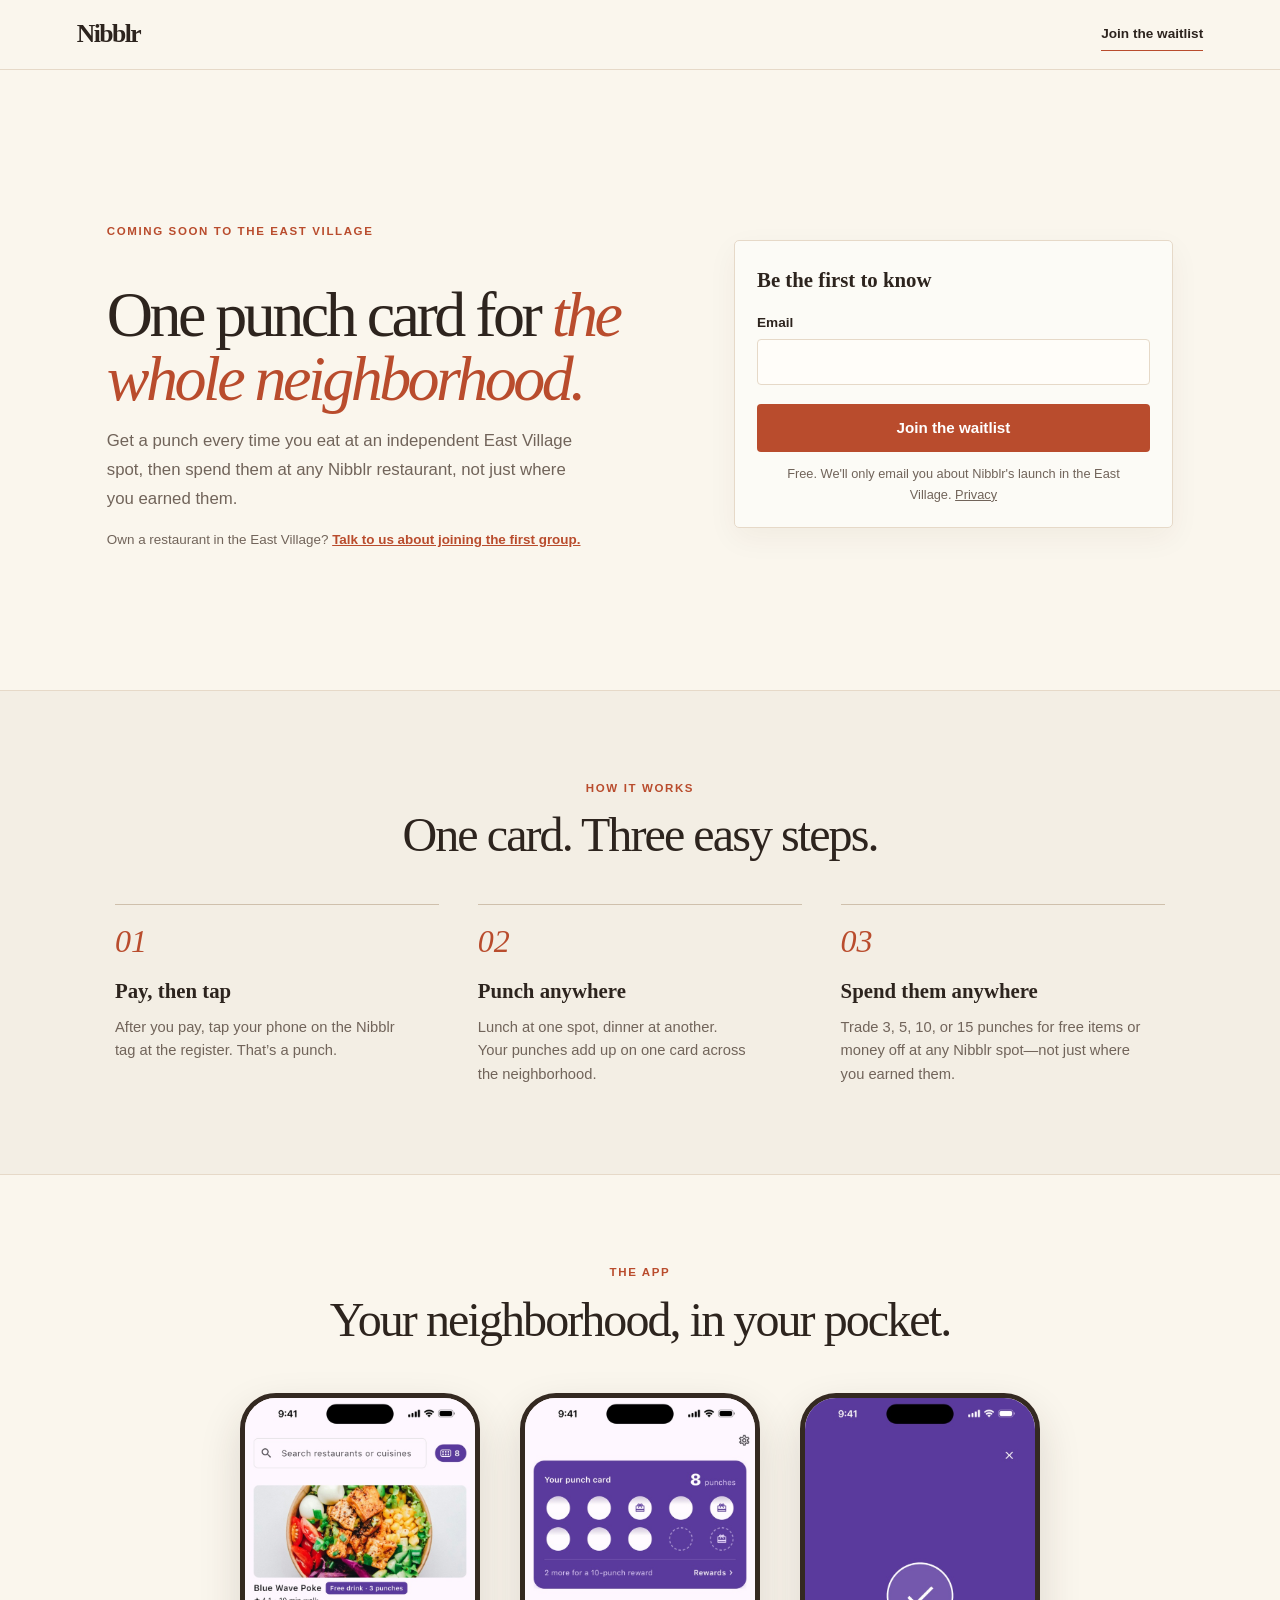
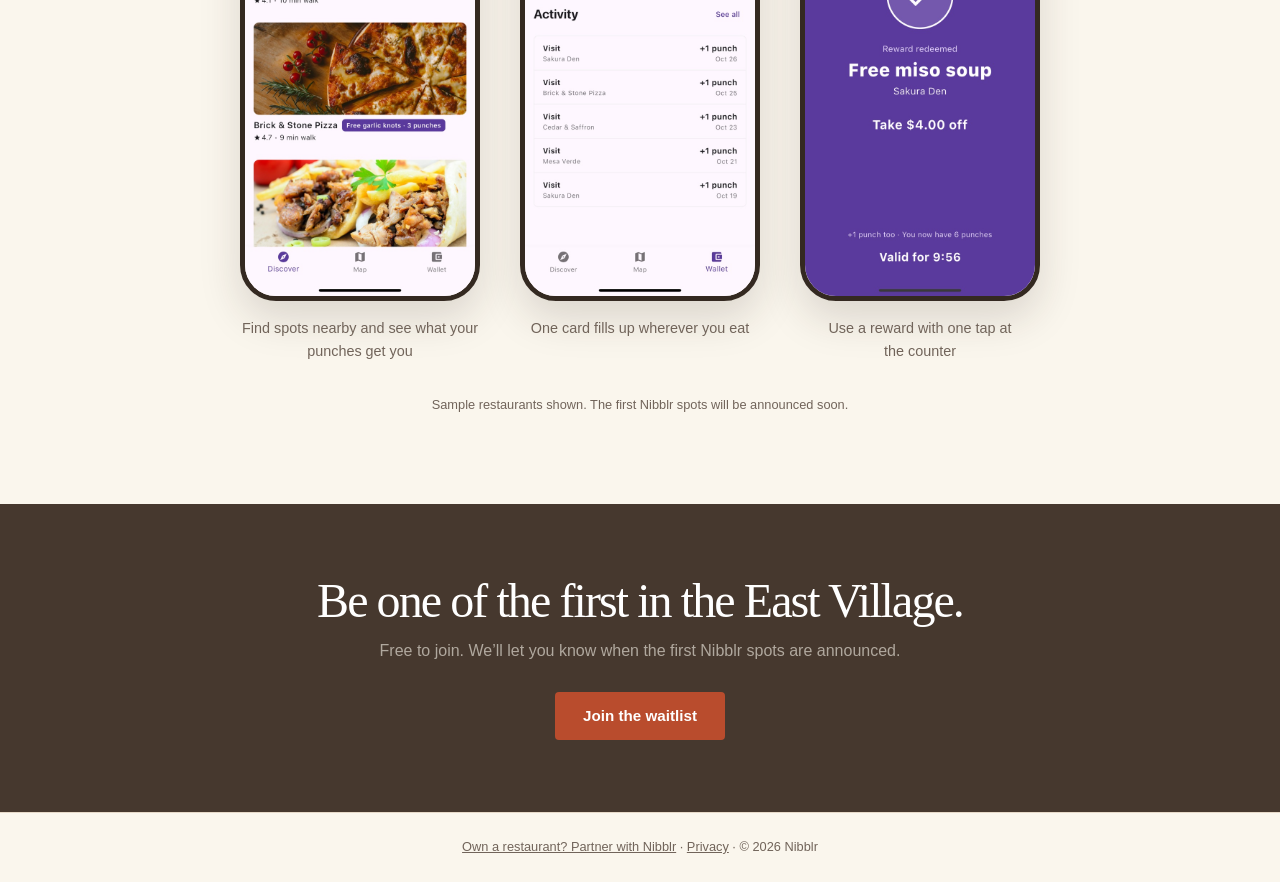
==== commit 60828a79: "feat: update styling of site" ====
--- a/index.html
+++ b/index.html
@@ -3,18 +3,18 @@
   <head>
     <meta charset="UTF-8" />
     <meta name="viewport" content="width=device-width, initial-scale=1.0" />
-    <title>Nibblr — One punch card for your favorite local spots</title>
-    <link rel="icon" type="image/svg+xml" href="data:image/svg+xml,<svg xmlns='http://www.w3.org/2000/svg' viewBox='0 0 32 32'><rect width='32' height='32' rx='8' fill='%23e85d26'/><text x='50%25' y='50%25' dominant-baseline='central' text-anchor='middle' font-family='-apple-system,BlinkMacSystemFont,sans-serif' font-weight='800' font-size='20' fill='white'>N</text></svg>" />
+    <title>Nibblr — One punch card for the whole neighborhood</title>
+    <link rel="icon" type="image/svg+xml" href="data:image/svg+xml,<svg xmlns='http://www.w3.org/2000/svg' viewBox='0 0 32 32'><rect width='32' height='32' rx='8' fill='%23b94c2d'/><text x='50%25' y='54%25' dominant-baseline='central' text-anchor='middle' font-family='Georgia,serif' font-weight='700' font-size='22' fill='white'>N</text></svg>" />
     <meta name="description" content="One punch card for the East Village's independent restaurants. Get a punch every visit and spend your punches at any Nibblr spot. Join the waitlist." />
     <meta property="og:type" content="website" />
     <meta property="og:url" content="https://joinnibblr.com/" />
-    <meta property="og:title" content="Nibblr: one punch card for your favorite local spots" />
+    <meta property="og:title" content="Nibblr: one punch card for the whole neighborhood" />
     <meta property="og:description" content="Get a punch every visit and spend your punches at any Nibblr spot in the East Village. Join the waitlist." />
     <meta property="og:image" content="https://joinnibblr.com/share.png" />
     <meta name="twitter:card" content="summary_large_image" />
     <link rel="stylesheet" href="site.css" />
   </head>
-  <body>
+  <body class="home-page">
 
     <!-- Nav -->
     <nav>
@@ -26,10 +26,10 @@
     <section class="hero">
       <div class="hero-copy">
         <div class="hero-badge">Coming soon to the East Village</div>
-        <h1>One punch card for your <span>favorite local spots</span></h1>
+        <h1>One punch card for <span>the whole neighborhood.</span></h1>
         <p>
-          Get a punch every time you eat at an independent spot nearby, and
-          spend your punches at any restaurant in the network.
+          Get a punch every time you eat at an independent East Village spot,
+          then spend them at any Nibblr restaurant, not just where you earned them.
         </p>
       </div>
 
@@ -80,27 +80,28 @@
           </div>
         </div>
       </div>
+
     </section>
 
     <!-- How it works -->
     <section class="how">
       <p class="section-label">How it works</p>
-      <h2 class="section-title">One punch card, every spot</h2>
+      <h2 class="section-title">One card. Three easy steps.</h2>
       <div class="steps">
         <div class="step">
-          <div class="step-icon">📲</div>
+          <div class="step-number" aria-hidden="true">01</div>
           <h3>Pay, then tap</h3>
-          <p>After you pay, tap your phone on the Nibblr tag at the register. That's a punch.</p>
+          <p>After you pay, tap your phone on the Nibblr tag at the register. That’s a punch.</p>
         </div>
         <div class="step">
-          <div class="step-icon">🍜</div>
+          <div class="step-number" aria-hidden="true">02</div>
           <h3>Punch anywhere</h3>
-          <p>Lunch at one spot, dinner at another. Your punches add up on one card across the whole neighborhood.</p>
+          <p>Lunch at one spot, dinner at another. Your punches add up on one card across the neighborhood.</p>
         </div>
         <div class="step">
-          <div class="step-icon">🎁</div>
+          <div class="step-number" aria-hidden="true">03</div>
           <h3>Spend them anywhere</h3>
-          <p>Trade 3, 5, 10 or 15 punches for free items and money off at any Nibblr spot, not just where you earned them.</p>
+          <p>Trade 3, 5, 10, or 15 punches for free items or money off at any Nibblr spot—not just where you earned them.</p>
         </div>
       </div>
     </section>
@@ -108,7 +109,7 @@
     <!-- The app -->
     <section class="screenshots" id="app">
       <p class="section-label">The app</p>
-      <h2 class="section-title">Everything in one place</h2>
+      <h2 class="section-title">Your neighborhood, in your pocket.</h2>
       <div class="screenshot-grid">
         <figure class="phone-frame">
           <img src="app-discover.jpg" width="640" height="1387" loading="lazy" alt="Discover: nearby spots with walking times and their rewards" />
@@ -128,8 +129,8 @@
 
     <!-- Closing sign-up -->
     <section class="closing">
-      <h2>Be one of the first in the East Village</h2>
-      <p>Free to join. We'll email you when the first spots are announced.</p>
+      <h2>Be one of the first in the East Village.</h2>
+      <p>Free to join. We’ll let you know when the first Nibblr spots are announced.</p>
       <a class="btn-primary" href="#waitlist">Join the waitlist</a>
     </section>
 
--- a/site.css
+++ b/site.css
@@ -1,13 +1,20 @@
 *, *::before, *::after { box-sizing: border-box; margin: 0; padding: 0; }
 
 :root {
-  --brand:    #e85d26;
-  --brand-dk: #c44d1c;
-  --bg:       #faf9f7;
-  --text:     #1a1612;
-  --muted:    #6b6560;
-  --border:   #e6e3de;
-  --radius:   14px;
+  --brand:    #b94c2d;
+  --brand-dk: #963b22;
+  --brand-lt: #e2b894;  /* brand on dark backgrounds */
+  --bg:       #faf6ed;
+  --bg-alt:   #f3eee4;
+  --dark:     #46382e;
+  --text:     #2d241e;
+  --muted:    #71645a;
+  --border:   #e6d9c8;
+  --rule:     #cfc0ac;
+  --serif:    Georgia, "Times New Roman", serif;
+  --sans:     Arial, sans-serif;
+  /* Content lines up with the 1050px column used by the steps and perks. */
+  --gutter:   max(6vw, 1.25rem);
 }
 
 html { scroll-behavior: smooth; }
@@ -22,7 +29,7 @@
 }
 
 body {
-  font-family: -apple-system, BlinkMacSystemFont, "Segoe UI", Helvetica, Arial, sans-serif;
+  font-family: var(--sans);
   background: var(--bg);
   color: var(--text);
   line-height: 1.6;
@@ -36,17 +43,18 @@
   display: flex;
   align-items: center;
   justify-content: space-between;
-  padding: 0 2rem;
-  height: 60px;
-  background: rgba(250, 249, 247, 0.92);
-  backdrop-filter: blur(10px);
+  padding: 0 var(--gutter);
+  height: 70px;
+  background: rgba(250, 246, 237, 0.94);
+  backdrop-filter: blur(8px);
   border-bottom: 1px solid var(--border);
 }
 
 .nav-logo {
-  font-size: 1.35rem;
+  font-family: var(--serif);
+  font-size: 1.6rem;
   font-weight: 700;
-  letter-spacing: 1.5px;
+  letter-spacing: -0.06em;
   color: var(--text);
   text-decoration: none;
 }
@@ -54,59 +62,32 @@
 .nav-cta {
   font-size: 0.85rem;
   font-weight: 600;
-  color: var(--brand);
+  color: var(--text);
   text-decoration: none;
-  border: 1.5px solid var(--brand);
-  padding: 0.35rem 1rem;
-  border-radius: 100px;
-  transition: background 0.15s, color 0.15s;
-}
-.nav-cta:hover { background: var(--brand); color: #fff; }
-
-/* ── Hero ─────────────────────────────────────────── */
-/* Pitch on the left, waitlist form on the right; stacked on narrow screens. */
-.hero {
-  max-width: 1080px;
-  margin: 0 auto;
-  padding: 5rem 2rem 4.5rem;
-  display: grid;
-  grid-template-columns: 1.1fr 0.9fr;
-  grid-template-areas: "copy form" "owner form";
-  column-gap: 3.5rem;
-  row-gap: 0;
-}
-
-.hero-copy { grid-area: copy; align-self: end; }
-
-.hero-badge {
-  display: inline-block;
-  font-size: 0.78rem;
-  font-weight: 600;
-  letter-spacing: 0.08em;
+  border-bottom: 1px solid var(--brand);
+  padding: 0.35rem 0;
+  transition: color 0.15s;
+}
+.nav-cta:hover { color: var(--brand); }
+
+/* ── Shared type ─────────────────────────────────── */
+.hero-badge, .section-label {
+  font-size: 0.72rem;
+  font-weight: 700;
+  letter-spacing: 0.14em;
   text-transform: uppercase;
   color: var(--brand);
-  background: #fde8de;
-  padding: 0.3rem 0.85rem;
-  border-radius: 100px;
-  margin-bottom: 1.5rem;
-}
-
-.hero h1 {
-  font-size: clamp(2.2rem, 4.6vw, 3.4rem);
-  font-weight: 800;
-  line-height: 1.12;
-  letter-spacing: -0.02em;
-  margin-bottom: 1.25rem;
-  color: var(--text);
-}
-
-.hero h1 span { color: var(--brand); }
-
-.hero p {
-  font-size: 1.15rem;
-  color: var(--muted);
-  max-width: 540px;
-  margin: 0 0 1.5rem;
+}
+
+.hero-badge { display: inline-block; margin-bottom: 1.5rem; }
+
+.section-label { text-align: center; margin-bottom: 0.8rem; }
+
+.section-title {
+  text-align: center;
+  font: 500 clamp(2rem, 4vw, 3rem)/1.05 var(--serif);
+  letter-spacing: -0.04em;
+  margin-bottom: 2.7rem;
 }
 
 .btn-primary {
@@ -118,13 +99,56 @@
   font-weight: 600;
   padding: 0.75rem 1.75rem;
   border: none;
-  border-radius: 100px;
+  border-radius: 4px;
   cursor: pointer;
   text-decoration: none;
   transition: background 0.15s, transform 0.1s;
 }
 .btn-primary:hover { background: var(--brand-dk); transform: translateY(-1px); }
 .btn-primary:disabled { opacity: 0.6; cursor: default; transform: none; }
+
+/* ── Hero ─────────────────────────────────────────── */
+/* Pitch on the left, waitlist form on the right; stacked on narrow screens. */
+.hero {
+  max-width: 1220px;
+  min-height: 620px;
+  margin: 0 auto;
+  padding: 4.5rem var(--gutter) 4rem;
+  display: grid;
+  grid-template-columns: minmax(0, 1.05fr) minmax(340px, 0.82fr);
+  grid-template-areas: "copy form" "owner form";
+  column-gap: clamp(2rem, 5vw, 5rem);
+  row-gap: 1rem;
+  align-items: center;
+}
+
+.hero-copy { grid-area: copy; align-self: end; }
+
+.hero h1 {
+  max-width: 630px;
+  margin: 1.15rem 0 1.1rem;
+  font-family: var(--serif);
+  font-size: clamp(2.8rem, 5vw, 4.4rem);
+  font-weight: 500;
+  line-height: 0.99;
+  letter-spacing: -0.055em;
+}
+
+.hero h1 span { color: var(--brand); font-style: italic; }
+
+.hero p {
+  font-size: 1.15rem;
+  color: var(--muted);
+  max-width: 540px;
+  margin: 0 0 1.5rem;
+}
+
+.hero-copy > p {
+  max-width: 490px;
+  margin: 0;
+  font-size: 1.05rem;
+  line-height: 1.7;
+}
 
 /* ── Waitlist ─────────────────────────────────────── */
 .waitlist {
@@ -133,18 +157,19 @@
   grid-area: form;
   align-self: center;
   justify-self: end;
-  padding: 1.5rem;
-  background: #fff;
+  padding: 1.35rem 1.4rem;
+  background: rgba(255, 255, 255, 0.55);
   border: 1px solid var(--border);
-  border-radius: var(--radius);
-  box-shadow: 0 12px 32px rgba(26, 22, 18, 0.06);
+  border-radius: 5px;
+  box-shadow: 0 10px 30px rgba(74, 49, 28, 0.05);
   text-align: left;
   /* Clear the sticky nav when a "Join the waitlist" link scrolls here. */
-  scroll-margin-top: 80px;
+  scroll-margin-top: 90px;
 }
 
 .waitlist h2 {
-  font-size: 1.2rem;
+  font-family: var(--serif);
+  font-size: 1.3rem;
   font-weight: 700;
   margin-bottom: 1rem;
 }
@@ -158,14 +183,14 @@
   margin-bottom: 0.3rem;
 }
 
-.field input {
+.field input, .share-link input {
   width: 100%;
   font: inherit;
   font-size: 1rem;
   color: var(--text);
-  background: var(--bg);
+  background: #fffdf9;
   border: 1px solid var(--border);
-  border-radius: 10px;
+  border-radius: 4px;
   padding: 0.6rem 0.75rem;
 }
 
@@ -192,10 +217,10 @@
   margin: -0.5rem 0 1rem;
 }
 
-/* Once someone has joined, the card turns orange and shows a check mark. */
+/* Once someone has joined, the card picks up the brand color and shows a check mark. */
 .waitlist.done {
   border-color: var(--brand);
-  box-shadow: 0 12px 32px rgba(232, 93, 38, 0.18);
+  box-shadow: 0 12px 32px rgba(185, 76, 45, 0.18);
   animation: pop 0.35s ease-out;
 }
 
@@ -253,146 +278,123 @@
   gap: 0.5rem;
 }
 
-.share-link input {
-  flex: 1;
-  min-width: 0;
-  font: inherit;
-  font-size: 0.9rem;
-  color: var(--text);
-  background: var(--bg);
-  border: 1px solid var(--border);
-  border-radius: 10px;
-  padding: 0.6rem 0.75rem;
-}
+.share-link input { flex: 1; min-width: 0; width: auto; font-size: 0.9rem; }
 
 .share-link .btn-primary { width: auto; margin: 0; padding: 0.6rem 1.1rem; }
 
 .hero .owner-line {
   grid-area: owner;
   align-self: start;
-  font-size: 0.9rem;
-  margin: 1.25rem 0 0;
-}
-
-.hero-copy p:last-child { margin-bottom: 0; }
+  font-size: 0.84rem;
+  margin: 0;
+}
+
+.owner-line a { color: var(--brand); font-weight: 600; }
 
 @media (max-width: 860px) {
   .hero {
+    min-height: 0;
     grid-template-columns: 1fr;
     grid-template-areas: "copy" "form" "owner";
-    row-gap: 2rem;
-    padding: 3.5rem 1.5rem 3.5rem;
+    row-gap: 1.5rem;
+    padding-top: 3.5rem;
   }
-  .hero-copy, .hero .owner-line { text-align: center; }
-  .hero .owner-line { margin-top: 0; }
-  .hero-copy p { margin-left: auto; margin-right: auto; }
-  .waitlist { justify-self: center; }
-}
-
-.owner-line a { color: var(--brand); font-weight: 600; }
+  .waitlist { justify-self: stretch; }
+}
 
 [hidden] { display: none !important; }
 
 /* ── How it works ─────────────────────────────────── */
 .how {
-  background: #fff;
+  background: var(--bg-alt);
   border-top: 1px solid var(--border);
   border-bottom: 1px solid var(--border);
-  padding: 5rem 2rem;
-}
-
-.section-label {
-  text-align: center;
-  font-size: 0.78rem;
-  font-weight: 600;
-  letter-spacing: 0.1em;
-  text-transform: uppercase;
-  color: var(--brand);
-  margin-bottom: 0.75rem;
-}
-
-.section-title {
-  text-align: center;
-  font-size: clamp(1.6rem, 4vw, 2.2rem);
-  font-weight: 700;
-  letter-spacing: -0.02em;
-  margin-bottom: 3rem;
-}
+  padding: 5.5rem var(--gutter);
+}
+
+/* On the restaurants page the perks above already use the alternate background. */
+.restaurant-page .how { background: var(--bg); }
 
 .steps {
   display: grid;
   grid-template-columns: repeat(auto-fit, minmax(220px, 1fr));
-  gap: 2rem;
-  max-width: 900px;
+  gap: clamp(1.2rem, 3vw, 3rem);
+  max-width: 1050px;
   margin: 0 auto;
 }
 
 .step {
-  text-align: center;
-  padding: 2rem 1.5rem;
-  background: var(--bg);
-  border: 1px solid var(--border);
-  border-radius: var(--radius);
-}
-
-.step-icon {
-  font-size: 2rem;
-  margin-bottom: 1rem;
+  padding: 1.25rem 0 0;
+  border-top: 1px solid var(--rule);
+}
+
+/* Step numbers in place of illustrations until the final art is ready. */
+.step-number {
+  margin: 0 0 1.1rem;
+  color: var(--brand);
+  font: italic 2rem/1 var(--serif);
 }
 
 .step h3 {
-  font-size: 1.05rem;
+  font-family: var(--serif);
+  font-size: 1.3rem;
   font-weight: 700;
   margin-bottom: 0.5rem;
 }
 
 .step p {
+  max-width: 300px;
   font-size: 0.92rem;
   color: var(--muted);
 }
+
+.restaurant-page .step h3 { font: 500 1.35rem/1.2 var(--serif); }
+.restaurant-page .step p { max-width: none; font-size: 0.94rem; line-height: 1.65; }
 
 /* ── For restaurants ────────────────────────────── */
 .restaurants {
-  background: #fff;
+  background: var(--bg-alt);
   border-top: 1px solid var(--border);
   border-bottom: 1px solid var(--border);
-  padding: 5rem 2rem;
+  padding: 5rem var(--gutter);
 }
 
 .perks {
   display: grid;
-  grid-template-columns: repeat(auto-fit, minmax(220px, 1fr));
-  gap: 2rem;
-  max-width: 900px;
+  grid-template-columns: repeat(2, minmax(0, 1fr));
+  column-gap: clamp(1.5rem, 4vw, 4rem);
+  row-gap: 0.25rem;
+  max-width: 1050px;
   margin: 0 auto;
 }
 
 .perk {
-  padding: 2rem 1.5rem;
-  background: var(--bg);
-  border: 1px solid var(--border);
-  border-radius: var(--radius);
-}
-
-.perk-icon {
-  font-size: 2rem;
-  margin-bottom: 1rem;
+  padding: 1.4rem 0 1.6rem;
+  border-top: 1px solid var(--rule);
+}
+
+.perk-note {
+  margin-bottom: 0.75rem;
+  color: var(--brand);
+  font-size: 0.7rem;
+  font-weight: 700;
+  letter-spacing: 0.14em;
 }
 
 .perk h3 {
-  font-size: 1.05rem;
-  font-weight: 700;
+  font: 500 1.35rem/1.2 var(--serif);
   margin-bottom: 0.5rem;
 }
 
 .perk p {
-  font-size: 0.92rem;
+  font-size: 0.94rem;
+  line-height: 1.65;
   color: var(--muted);
 }
 
 /* ── Screenshots ─────────────────────────────────── */
 .screenshots {
-  padding: 5rem 2rem;
+  padding: 5.5rem var(--gutter);
   text-align: center;
 }
 
@@ -413,26 +415,36 @@
   width: 100%;
   height: auto;
   border-radius: 36px;
-  border: 6px solid #1a1612;
-  box-shadow: 0 24px 60px rgba(0,0,0,0.18);
+  border: 5px solid #342921;
+  box-shadow: 0 18px 42px rgba(45, 36, 30, 0.15);
   display: block;
 }
 
+.phone-frame figcaption {
+  font-size: 0.9rem;
+  color: var(--muted);
+  margin-top: 1rem;
+}
+
+.screenshot-note {
+  font-size: 0.8rem;
+  color: var(--muted);
+  margin-top: 2rem;
+}
 
 /* ── Contact ─────────────────────────────────────── */
 .contact {
-  background: var(--text);
+  background: var(--dark);
   color: #fff;
-  padding: 5rem 2rem;
-  text-align: center;
-}
-
-.contact .section-label { color: #f4a87a; }
+  padding: 5rem 1.25rem;
+  text-align: center;
+}
+
+.contact .section-label { color: var(--brand-lt); }
 
 .contact h2 {
-  font-size: clamp(1.6rem, 4vw, 2.2rem);
-  font-weight: 700;
-  letter-spacing: -0.02em;
+  font: 500 clamp(2rem, 4vw, 3rem)/1.05 var(--serif);
+  letter-spacing: -0.04em;
   margin-bottom: 1rem;
 }
 
@@ -441,6 +453,14 @@
   color: #b0a89e;
   max-width: 480px;
   margin: 0 auto 2rem;
+}
+
+/* The button and the plain address, as one centered group. */
+.contact-actions {
+  display: flex;
+  flex-direction: column;
+  align-items: center;
+  gap: 0.75rem;
 }
 
 .contact a.email-link {
@@ -450,40 +470,27 @@
   color: #fff;
   background: var(--brand);
   padding: 0.75rem 2rem;
-  border-radius: 100px;
+  border-radius: 4px;
   text-decoration: none;
   transition: background 0.15s, transform 0.1s;
 }
 .contact a.email-link:hover { background: var(--brand-dk); transform: translateY(-1px); }
 
 /* The address in plain text, for laptops with no mail app set up. */
-.contact .email-address { margin: 1rem 0 0; font-size: 0.9rem; }
-.contact .email-address a { color: #f4a87a; }
-
-.phone-frame figcaption {
-  font-size: 0.9rem;
-  color: var(--muted);
-  margin-top: 1rem;
-}
-
-.screenshot-note {
-  font-size: 0.8rem;
-  color: var(--muted);
-  margin-top: 2rem;
-}
+.contact .email-address { width: 100%; margin: 0; font-size: 0.9rem; }
+.contact .email-address a { color: var(--brand-lt); }
 
 /* ── Closing sign-up ─────────────────────────────── */
 .closing {
-  background: var(--text);
+  background: var(--dark);
   color: #fff;
   padding: 4.5rem 2rem;
   text-align: center;
 }
 
 .closing h2 {
-  font-size: clamp(1.6rem, 4vw, 2.2rem);
-  font-weight: 700;
-  letter-spacing: -0.02em;
+  font: 500 clamp(2rem, 4vw, 3rem)/1.05 var(--serif);
+  letter-spacing: -0.04em;
   margin-bottom: 0.75rem;
 }
 
@@ -493,28 +500,26 @@
 }
 
 /* ── Restaurants page hero ───────────────────────── */
+/* Side padding lines the text up with the 1050px column of the sections below. */
 .page-hero {
-  max-width: 760px;
-  margin: 0 auto;
-  padding: 5rem 2rem 4rem;
-  text-align: center;
+  padding: 5.5rem max(var(--gutter), (100% - 1050px) / 2) 5rem;
 }
 
 .page-hero h1 {
-  font-size: clamp(2.1rem, 4.6vw, 3.2rem);
-  font-weight: 800;
-  line-height: 1.12;
-  letter-spacing: -0.02em;
-  margin-bottom: 1.25rem;
-}
-
-.page-hero h1 span { color: var(--brand); }
+  max-width: 800px;
+  margin: 1rem 0 1.15rem;
+  font: 500 clamp(2.8rem, 5vw, 4.4rem)/1.02 var(--serif);
+  letter-spacing: -0.05em;
+}
+
+.page-hero h1 span { color: var(--brand); font-style: italic; }
 
 .page-hero p {
-  font-size: 1.1rem;
-  color: var(--muted);
-  max-width: 580px;
-  margin: 0 auto 2rem;
+  font-size: 1.05rem;
+  line-height: 1.7;
+  color: var(--muted);
+  max-width: 650px;
+  margin: 0 0 1.5rem;
 }
 
 /* ── Footer ──────────────────────────────────────── */
@@ -528,10 +533,164 @@
 
 footer a { color: var(--muted); }
 
+@media (max-width: 700px) {
+  .perks { grid-template-columns: 1fr; }
+  .how, .restaurants, .screenshots, .contact, .closing { padding: 3.5rem 1.25rem; }
+  .page-hero { padding: 3.5rem 1.25rem; }
+}
+
 @media (max-width: 500px) {
-  .hero { padding: 2.5rem 1rem 3rem; row-gap: 1.75rem; }
+  .hero { padding: 2.5rem 1rem 3rem; }
+  .hero h1 { font-size: clamp(2.8rem, 13vw, 4rem); }
   .hero p { font-size: 1.05rem; }
   .waitlist { padding: 1.25rem; }
-  .how, .restaurants, .screenshots, .contact, .closing { padding: 3.5rem 1.25rem; }
-  .page-hero { padding: 3rem 1.25rem 2.5rem; }
-}
+}
+
+
+/* ── Placeholder art ─────────────────────────────── */
+/* Used only by the *-art-preview.html files, until the final illustrations are ready. */
+.home-page .step-art {
+  min-height: 90px;
+  margin: 0 0 1.25rem;
+  display: flex;
+  flex-direction: column;
+  align-items: center;
+  justify-content: center;
+  gap: .35rem;
+  border: 1px dashed #ad9276;
+  border-radius: 48% 52% 42% 58%;
+  color: #625348;
+  transform: rotate(-3deg);
+}
+.home-page .step-art span { font-size: .62rem; font-weight: 700; letter-spacing: .1em; }
+.home-page .step-art small { font-size: .68rem; }
+.home-page .step-phone { background: #e1e8e7; }
+.home-page .step-food { background: #f0e1c7; transform: rotate(3deg); }
+.home-page .step-treat { background: #eed9cf; transform: rotate(-2deg); }
+
+/* Neighborhood illustration between the steps and product screenshots. */
+.home-page .neighborhood {
+  padding: 3.5rem var(--gutter);
+  background: #e9e3d7;
+}
+.home-page .neighborhood-inner {
+  width: min(100%, 1000px);
+  margin: 0 auto;
+  display: grid;
+  grid-template-columns: minmax(230px, .72fr) minmax(0, 1fr);
+  align-items: center;
+  gap: clamp(2rem, 6vw, 5rem);
+}
+.home-page .storefront-art {
+  min-height: 190px;
+  padding: 1.1rem;
+  position: relative;
+  display: flex;
+  flex-direction: column;
+  align-items: center;
+  justify-content: center;
+  gap: .55rem;
+  color: #66574a;
+  background: #f2e2cd;
+  border: 1px dashed #b19a7f;
+  border-radius: 49% 42% 8% 8% / 9% 8% 6% 6%;
+  transform: rotate(-1deg);
+}
+.home-page .storefront-label,
+.home-page .storefront-caption {
+  position: relative;
+  z-index: 1;
+  font: 700 .58rem var(--sans);
+  letter-spacing: .12em;
+  text-transform: uppercase;
+}
+.home-page .storefront-caption { font-weight: 400; letter-spacing: .02em; text-transform: none; }
+.home-page .storefront-shape {
+  width: 126px;
+  height: 76px;
+  position: relative;
+  border: 1px solid #ad755b;
+  background: #d7a184;
+  box-shadow: inset 0 -9px #b97b60;
+}
+.home-page .storefront-awning {
+  position: absolute;
+  left: -9px;
+  right: -9px;
+  top: 25px;
+  height: 12px;
+  border: 1px dashed #9c6049;
+  background: #e6c09d;
+}
+.home-page .storefront-windows {
+  position: absolute;
+  left: 9px;
+  right: 9px;
+  top: 7px;
+  height: 16px;
+  border: 1px solid rgba(99, 72, 55, .55);
+  background: #d9e3dc;
+}
+.home-page .storefront-fire-escape {
+  position: absolute;
+  width: 28px;
+  height: 43px;
+  right: -18px;
+  top: -9px;
+  border-top: 2px solid #66574a;
+  border-right: 2px solid #66574a;
+  border-bottom: 2px solid #66574a;
+}
+.home-page .storefront-fire-escape::before,
+.home-page .storefront-fire-escape::after {
+  content: "";
+  position: absolute;
+  left: -7px;
+  width: 34px;
+  border-top: 1px solid #66574a;
+}
+.home-page .storefront-fire-escape::before { top: 13px; }
+.home-page .storefront-fire-escape::after { top: 28px; }
+.home-page .neighborhood-copy .section-label { text-align: left; }
+.home-page .neighborhood-copy h2 {
+  max-width: 540px;
+  margin: .65rem 0 .8rem;
+  font: 500 clamp(1.8rem, 3.6vw, 2.7rem)/1.08 var(--serif);
+  letter-spacing: -.04em;
+}
+.home-page .neighborhood-copy > p:last-child {
+  max-width: 540px;
+  margin: 0;
+  color: var(--muted);
+  font: 1rem/1.65 var(--sans);
+}
+@media (max-width: 650px) {
+  .home-page .neighborhood { padding: 3rem 1.25rem; }
+  .home-page .neighborhood-inner { grid-template-columns: 1fr; gap: 1.8rem; }
+  .home-page .storefront-art { width: min(100%, 360px); justify-self: center; }
+}
+
+.restaurant-page .partner-step-art {
+  min-height: 90px;
+  margin-bottom: 1.25rem;
+  display: flex;
+  flex-direction: column;
+  align-items: flex-start;
+  justify-content: center;
+  gap: .4rem;
+  color: #625348;
+  font-size: .62rem;
+  font-weight: 700;
+  letter-spacing: .1em;
+}
+.restaurant-page .partner-step-art small {
+  display: inline-block;
+  padding: .65rem 1rem;
+  border: 1px dashed #ad9276;
+  border-radius: 48% 52% 42% 58%;
+  background: #e1e8e7;
+  font: italic .75rem var(--serif);
+  letter-spacing: 0;
+}
+.restaurant-page .step:nth-child(2) .partner-step-art small { background: #f0e1c7; }
+.restaurant-page .step:nth-child(3) .partner-step-art small { background: #eed9cf; }
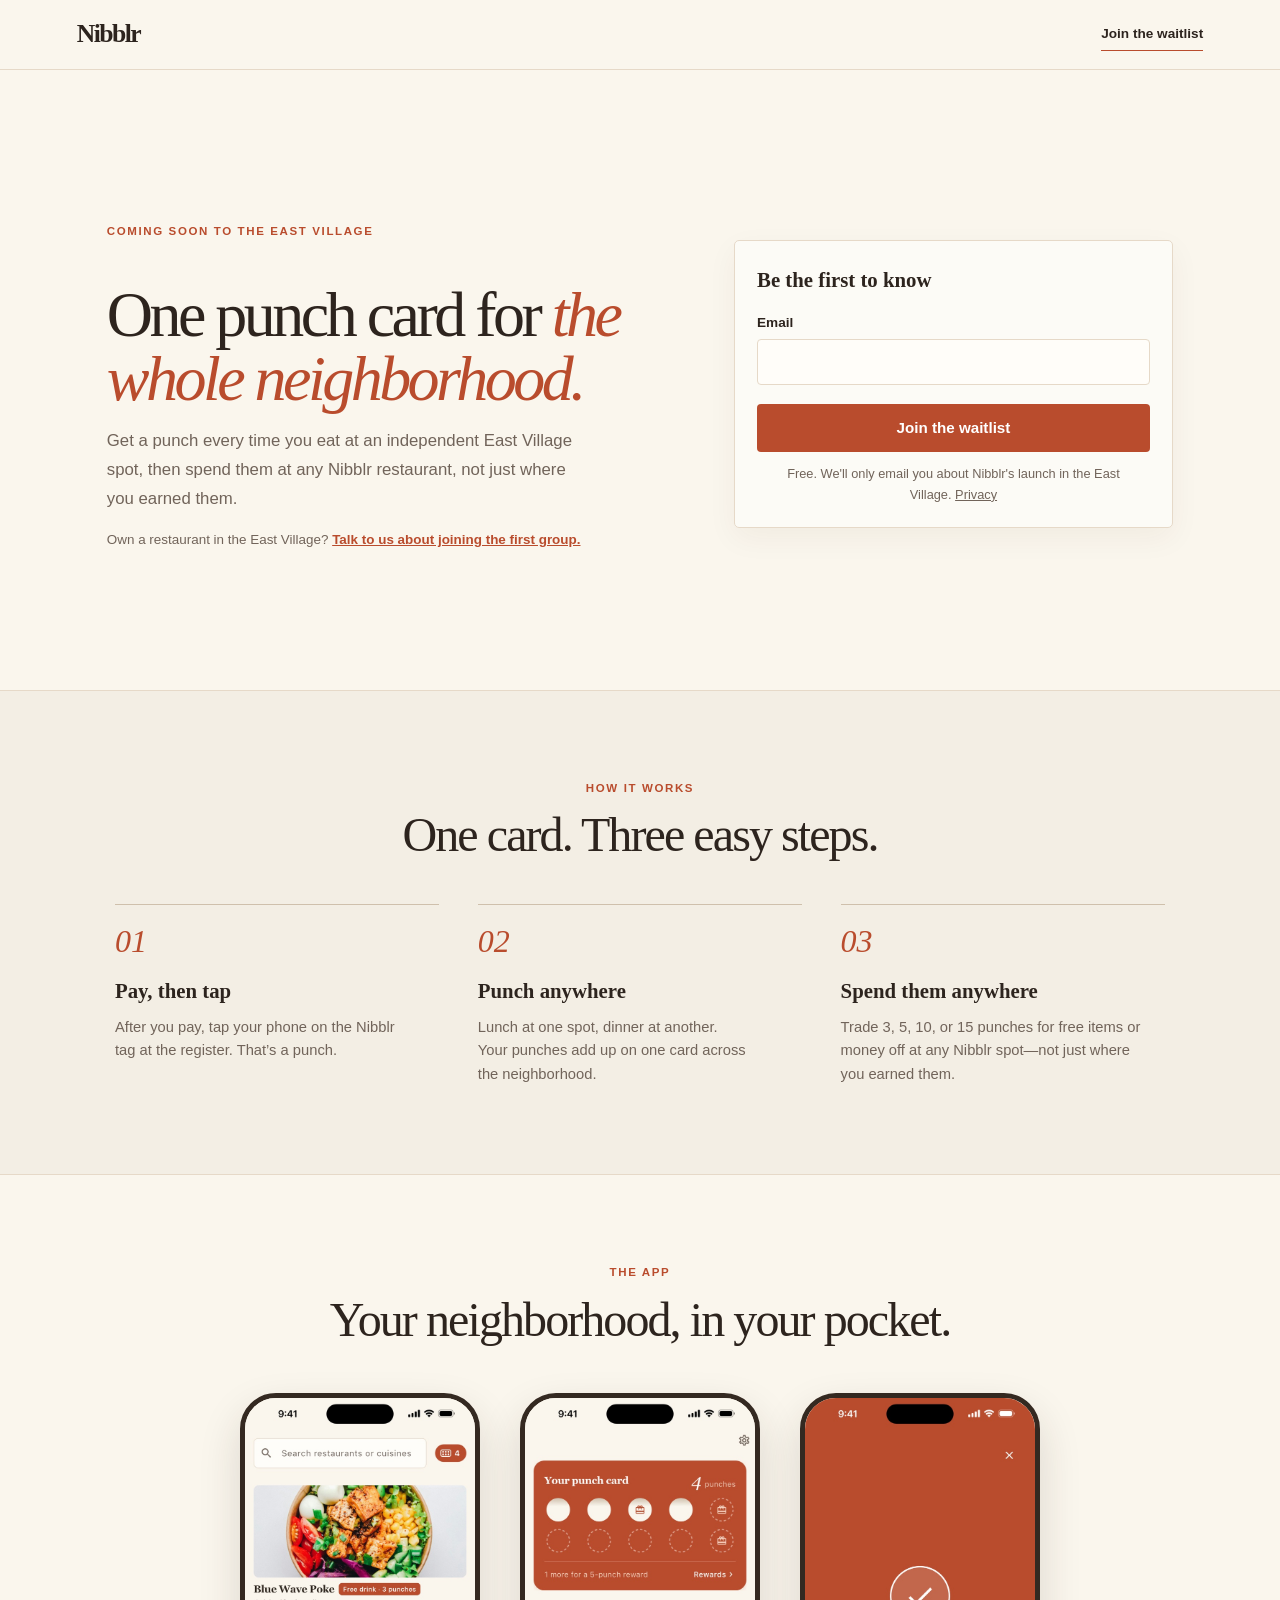
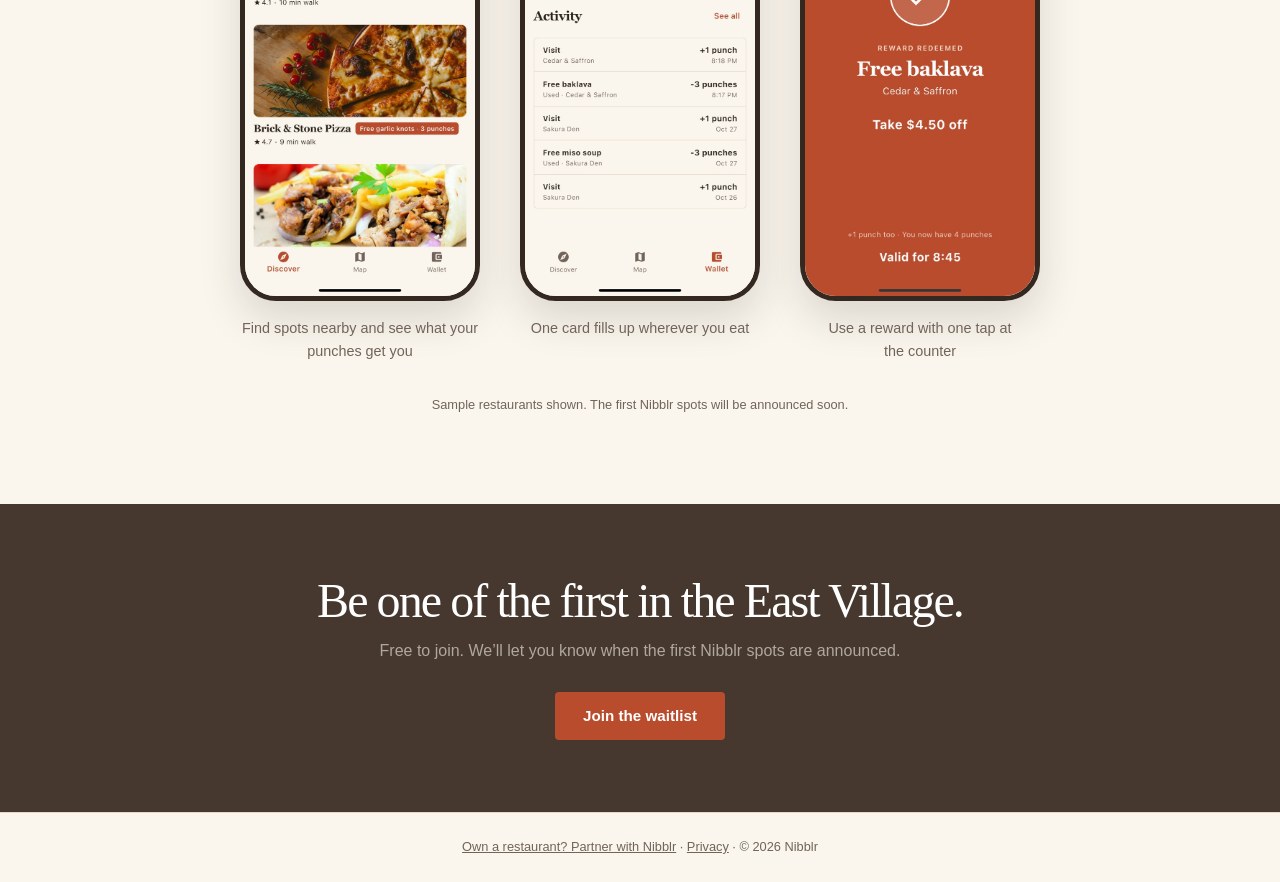
==== commit c945af58: "Update share.png" ====
--- a/index.html
+++ b/index.html
@@ -10,7 +10,10 @@
     <meta property="og:url" content="https://joinnibblr.com/" />
     <meta property="og:title" content="Nibblr: one punch card for the whole neighborhood" />
     <meta property="og:description" content="Get a punch every visit and spend your punches at any Nibblr spot in the East Village. Join the waitlist." />
-    <meta property="og:image" content="https://joinnibblr.com/share.png" />
+    <meta property="og:image" content="https://joinnibblr.com/share.png?v=2" />
+    <meta property="og:image:width" content="1200" />
+    <meta property="og:image:height" content="630" />
+    <meta property="og:image:alt" content="Nibblr: one punch card for the whole neighborhood. An orange punch card with 8 of 10 punches filled." />
     <meta name="twitter:card" content="summary_large_image" />
     <link rel="stylesheet" href="site.css" />
   </head>
